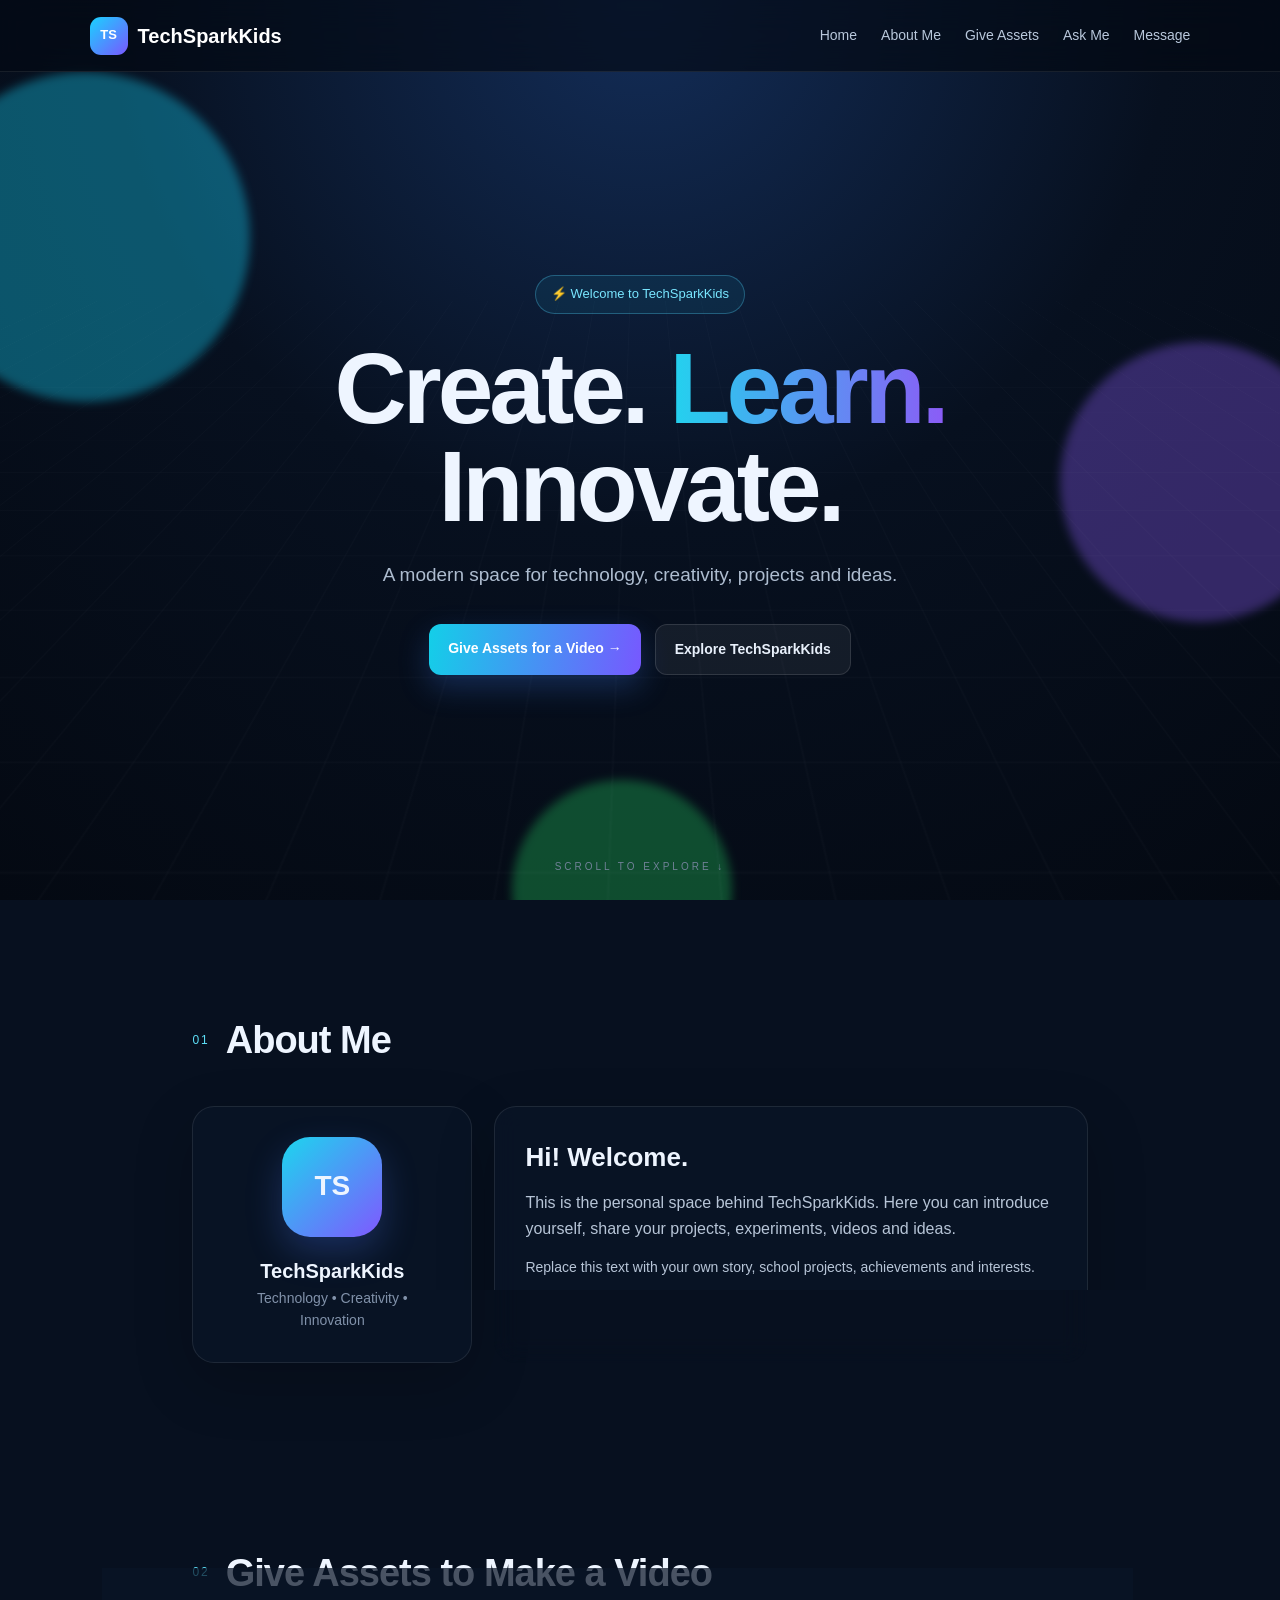
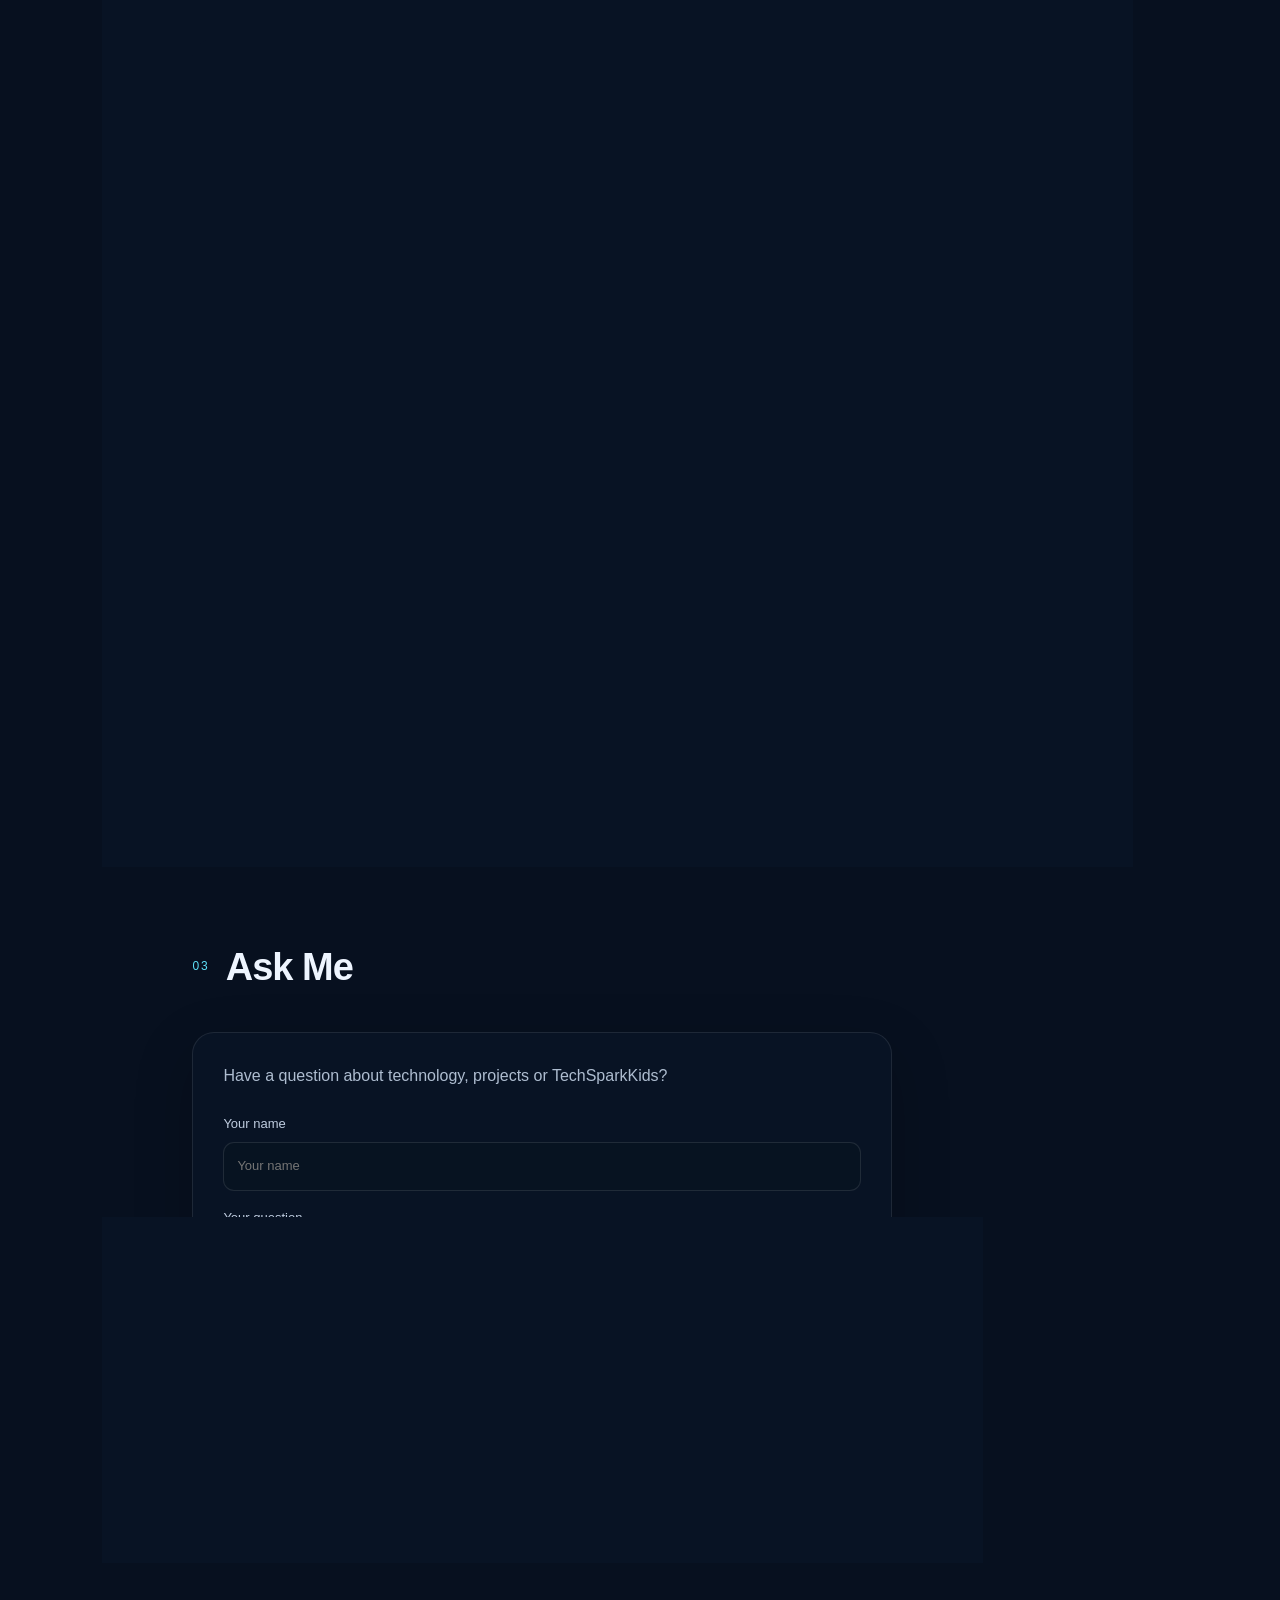
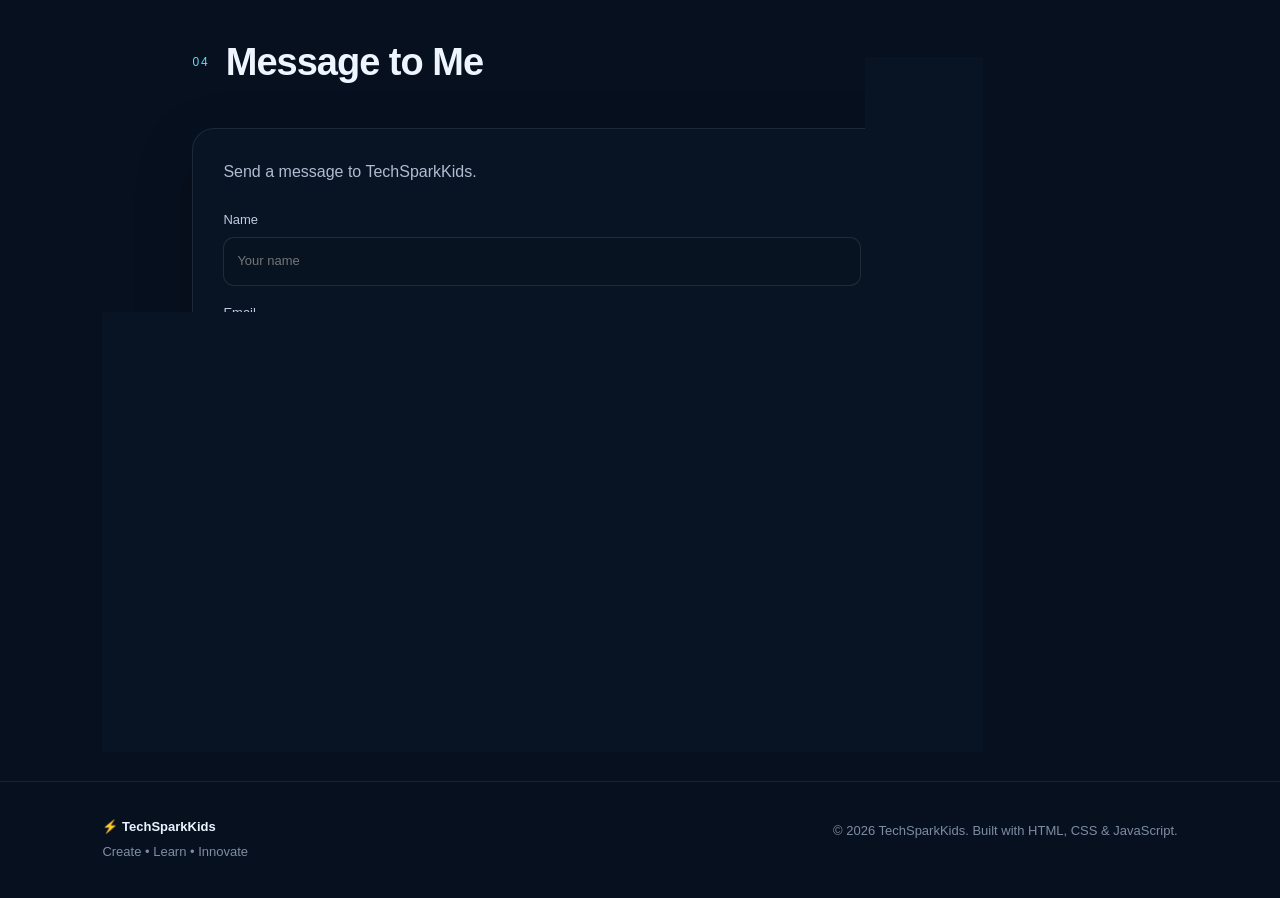
==== index.html @ 6a4390d7 "Add files via upload" ====
<!DOCTYPE html>
<html lang="en">
<head>
<meta charset="UTF-8">
<meta name="viewport" content="width=device-width, initial-scale=1.0">
<title>TechSparkKids | Create • Learn • Innovate</title>
<link rel="stylesheet" href="style.css">
</head>
<body>
<div class="background">
  <span class="orb orb1"></span><span class="orb orb2"></span><span class="orb orb3"></span>
  <div class="grid"></div>
</div>

<header class="topbar">
  <a class="logo" href="#home"><span>TS</span> TechSparkKids</a>
  <button class="menu" onclick="toggleMenu()">☰</button>
  <nav id="nav">
    <a href="#home">Home</a>
    <a href="#about">About Me</a>
    <a href="#assets">Give Assets</a>
    <a href="#ask">Ask Me</a>
    <a href="#message">Message</a>
  </nav>
</header>

<main id="home">
<section class="hero">
  <div class="hero-card">
    <div class="badge">⚡ Welcome to TechSparkKids</div>
    <h1>Create. <span>Learn.</span><br>Innovate.</h1>
    <p>A modern space for technology, creativity, projects and ideas.</p>
    <div class="hero-buttons">
      <a class="btn primary" href="#assets">Give Assets for a Video →</a>
      <a class="btn secondary" href="#about">Explore TechSparkKids</a>
    </div>
  </div>
  <div class="scroll">SCROLL TO EXPLORE ↓</div>
</section>

<section class="section" id="about">
  <div class="section-head"><span>01</span><h2>About Me</h2></div>
  <div class="about-grid">
    <div class="profile-card">
      <div class="avatar">TS</div>
      <h3>TechSparkKids</h3>
      <p class="muted">Technology • Creativity • Innovation</p>
    </div>
    <div class="glass">
      <h3>Hi! Welcome.</h3>
      <p>This is the personal space behind TechSparkKids. Here you can introduce yourself, share your projects, experiments, videos and ideas.</p>
      <p class="muted">Replace this text with your own story, school projects, achievements and interests.</p>
    </div>
  </div>
</section>

<section class="section" id="assets">
  <div class="section-head"><span>02</span><h2>Give Assets to Make a Video</h2></div>
  <div class="form-card">
    <p class="intro">Have photos, ideas or details for a video? Send them here.</p>
    <form id="assetForm">
      <div class="two">
        <label>Name<input required name="name" placeholder="Your name"></label>
        <label>Email<input required type="email" name="email" placeholder="you@example.com"></label>
      </div>
      <label>Video idea<textarea required name="idea" placeholder="Tell me what the video should be about..."></textarea></label>
      <label>Asset link <input name="link" placeholder="Google Drive / other share link"></label>
      <label>Extra details<textarea name="details" placeholder="Anything else I should know?"></textarea></label>
      <button class="btn primary" type="submit">Submit Video Request →</button>
      <p class="note">This first version opens your email app with the submission details. A free online form backend can be connected later for automatic storage.</p>
    </form>
  </div>
</section>

<section class="section" id="ask">
  <div class="section-head"><span>03</span><h2>Ask Me</h2></div>
  <div class="form-card compact">
    <p class="intro">Have a question about technology, projects or TechSparkKids?</p>
    <form id="askForm">
      <label>Your name<input required name="name" placeholder="Your name"></label>
      <label>Your question<textarea required name="question" placeholder="Type your question..."></textarea></label>
      <button class="btn primary" type="submit">Send Question →</button>
    </form>
  </div>
</section>

<section class="section" id="message">
  <div class="section-head"><span>04</span><h2>Message to Me</h2></div>
  <div class="form-card compact">
    <p class="intro">Send a message to TechSparkKids.</p>
    <form id="messageForm">
      <label>Name<input required name="name" placeholder="Your name"></label>
      <label>Email<input required type="email" name="email" placeholder="you@example.com"></label>
      <label>Message<textarea required name="message" placeholder="Write your message..."></textarea></label>
      <button class="btn primary" type="submit">Send Message →</button>
    </form>
  </div>
</section>
</main>

<footer>
  <div><strong>⚡ TechSparkKids</strong><p>Create • Learn • Innovate</p></div>
  <p>© 2026 TechSparkKids. Built with HTML, CSS & JavaScript.</p>
</footer>

<script src="script.js"></script>
</body>
</html>
---- style.css ----
*{box-sizing:border-box;margin:0;padding:0}
html{scroll-behavior:smooth}
body{font-family:Arial,Helvetica,sans-serif;background:#07101f;color:#eef5ff;line-height:1.6;overflow-x:hidden}
.background{position:fixed;inset:0;z-index:-2;overflow:hidden;background:radial-gradient(circle at 50% 0%,#132d58 0,#07101f 48%,#040912 100%)}
.grid{position:absolute;inset:-20%;opacity:.25;background-image:linear-gradient(rgba(255,255,255,.06) 1px,transparent 1px),linear-gradient(90deg,rgba(255,255,255,.06) 1px,transparent 1px);background-size:55px 55px;transform:perspective(600px) rotateX(55deg) translateY(18%);animation:gridmove 16s linear infinite}
@keyframes gridmove{to{transform:perspective(600px) rotateX(55deg) translateY(8%)}}
.orb{position:absolute;border-radius:50%;filter:blur(5px);opacity:.35;animation:float 8s ease-in-out infinite}
.orb1{width:330px;height:330px;background:#16d9ff;top:8%;left:-80px}.orb2{width:280px;height:280px;background:#8b5cf6;right:-60px;top:38%;animation-delay:1.5s}.orb3{width:220px;height:220px;background:#22c55e;left:40%;bottom:-100px;animation-delay:3s}
@keyframes float{50%{transform:translate(35px,-35px) scale(1.08)}}
.topbar{position:fixed;top:0;left:0;right:0;height:72px;padding:0 7%;display:flex;align-items:center;justify-content:space-between;background:rgba(4,10,20,.68);backdrop-filter:blur(16px);border-bottom:1px solid rgba(255,255,255,.08);z-index:10}
.logo{color:#fff;text-decoration:none;font-weight:800;font-size:20px;display:flex;gap:10px;align-items:center}.logo span{display:grid;place-items:center;width:38px;height:38px;border-radius:11px;background:linear-gradient(135deg,#19d3ff,#7957ff);font-size:13px}
nav{display:flex;gap:24px}nav a{color:#b9c8dc;text-decoration:none;font-size:14px}nav a:hover{color:#fff}.menu{display:none;background:none;border:0;color:#fff;font-size:25px}
.hero{min-height:100vh;display:grid;place-items:center;text-align:center;padding:120px 6% 70px;position:relative}.hero-card{max-width:850px}.badge{display:inline-block;border:1px solid rgba(87,215,255,.3);background:rgba(25,211,255,.08);padding:8px 15px;border-radius:30px;color:#79e6ff;font-size:13px;margin-bottom:25px}
h1{font-size:clamp(52px,9vw,100px);line-height:.98;letter-spacing:-4px;margin-bottom:25px}h1 span{background:linear-gradient(90deg,#22d3ee,#8b5cf6);color:transparent;background-clip:text}
.hero p{font-size:19px;color:#aebdd0;max-width:620px;margin:auto}.hero-buttons{display:flex;justify-content:center;gap:14px;flex-wrap:wrap;margin-top:34px}.btn{display:inline-block;border:0;border-radius:12px;padding:13px 19px;font-weight:700;text-decoration:none;cursor:pointer;font-size:14px}.primary{background:linear-gradient(100deg,#13cfe8,#7758ff);color:white;box-shadow:0 12px 30px rgba(65,130,255,.25)}.secondary{background:rgba(255,255,255,.06);color:#e8f0fb;border:1px solid rgba(255,255,255,.12)}.scroll{position:absolute;bottom:25px;color:#718198;font-size:10px;letter-spacing:3px}
.section{padding:110px 8% 70px;max-width:1100px;margin:auto}.section-head{display:flex;align-items:center;gap:16px;margin-bottom:35px}.section-head span{color:#5ddff7;font-size:12px;letter-spacing:2px}.section h2{font-size:38px;letter-spacing:-1px}
.about-grid{display:grid;grid-template-columns:280px 1fr;gap:22px}.profile-card,.glass,.form-card{background:rgba(10,21,39,.72);border:1px solid rgba(255,255,255,.09);border-radius:22px;padding:30px;box-shadow:0 20px 60px rgba(0,0,0,.2);backdrop-filter:blur(12px)}.profile-card{text-align:center}.avatar{width:100px;height:100px;margin:0 auto 18px;border-radius:28px;display:grid;place-items:center;font-weight:900;font-size:28px;background:linear-gradient(135deg,#1cd6ee,#8058ff);box-shadow:0 15px 35px rgba(75,125,255,.25)}.profile-card h3{font-size:20px}.muted,.note{color:#8192aa;font-size:14px}.glass h3{font-size:26px;margin-bottom:12px}.glass p{color:#b7c5d7;margin-bottom:14px}
.form-card{max-width:850px}.intro{color:#aebdd0;margin-bottom:25px}.two{display:grid;grid-template-columns:1fr 1fr;gap:16px}label{display:block;color:#bfcde0;font-size:13px;margin-bottom:17px}input,textarea{width:100%;margin-top:7px;border:1px solid rgba(255,255,255,.1);background:#071321;color:#eef5ff;border-radius:11px;padding:13px;outline:none;font:inherit}textarea{min-height:120px;resize:vertical}input:focus,textarea:focus{border-color:#4bdcf5}.compact{max-width:700px}.note{margin-top:14px;font-size:12px}
footer{margin-top:70px;padding:35px 8%;border-top:1px solid rgba(255,255,255,.08);display:flex;justify-content:space-between;gap:20px;flex-wrap:wrap;color:#7e8da3;font-size:13px}footer strong{color:#eaf4ff}footer p{margin-top:4px}
@media(max-width:700px){.topbar{padding:0 5%}nav{display:none;position:absolute;top:72px;left:0;right:0;padding:20px;background:rgba(4,10,20,.96);flex-direction:column;gap:16px}nav.open{display:flex}.menu{display:block}.hero{padding-left:5%;padding-right:5%}h1{font-size:55px;letter-spacing:-2px}.hero p{font-size:16px}.section{padding:85px 5% 50px}.section h2{font-size:30px}.about-grid,.two{grid-template-columns:1fr}.profile-card{max-width:none}}
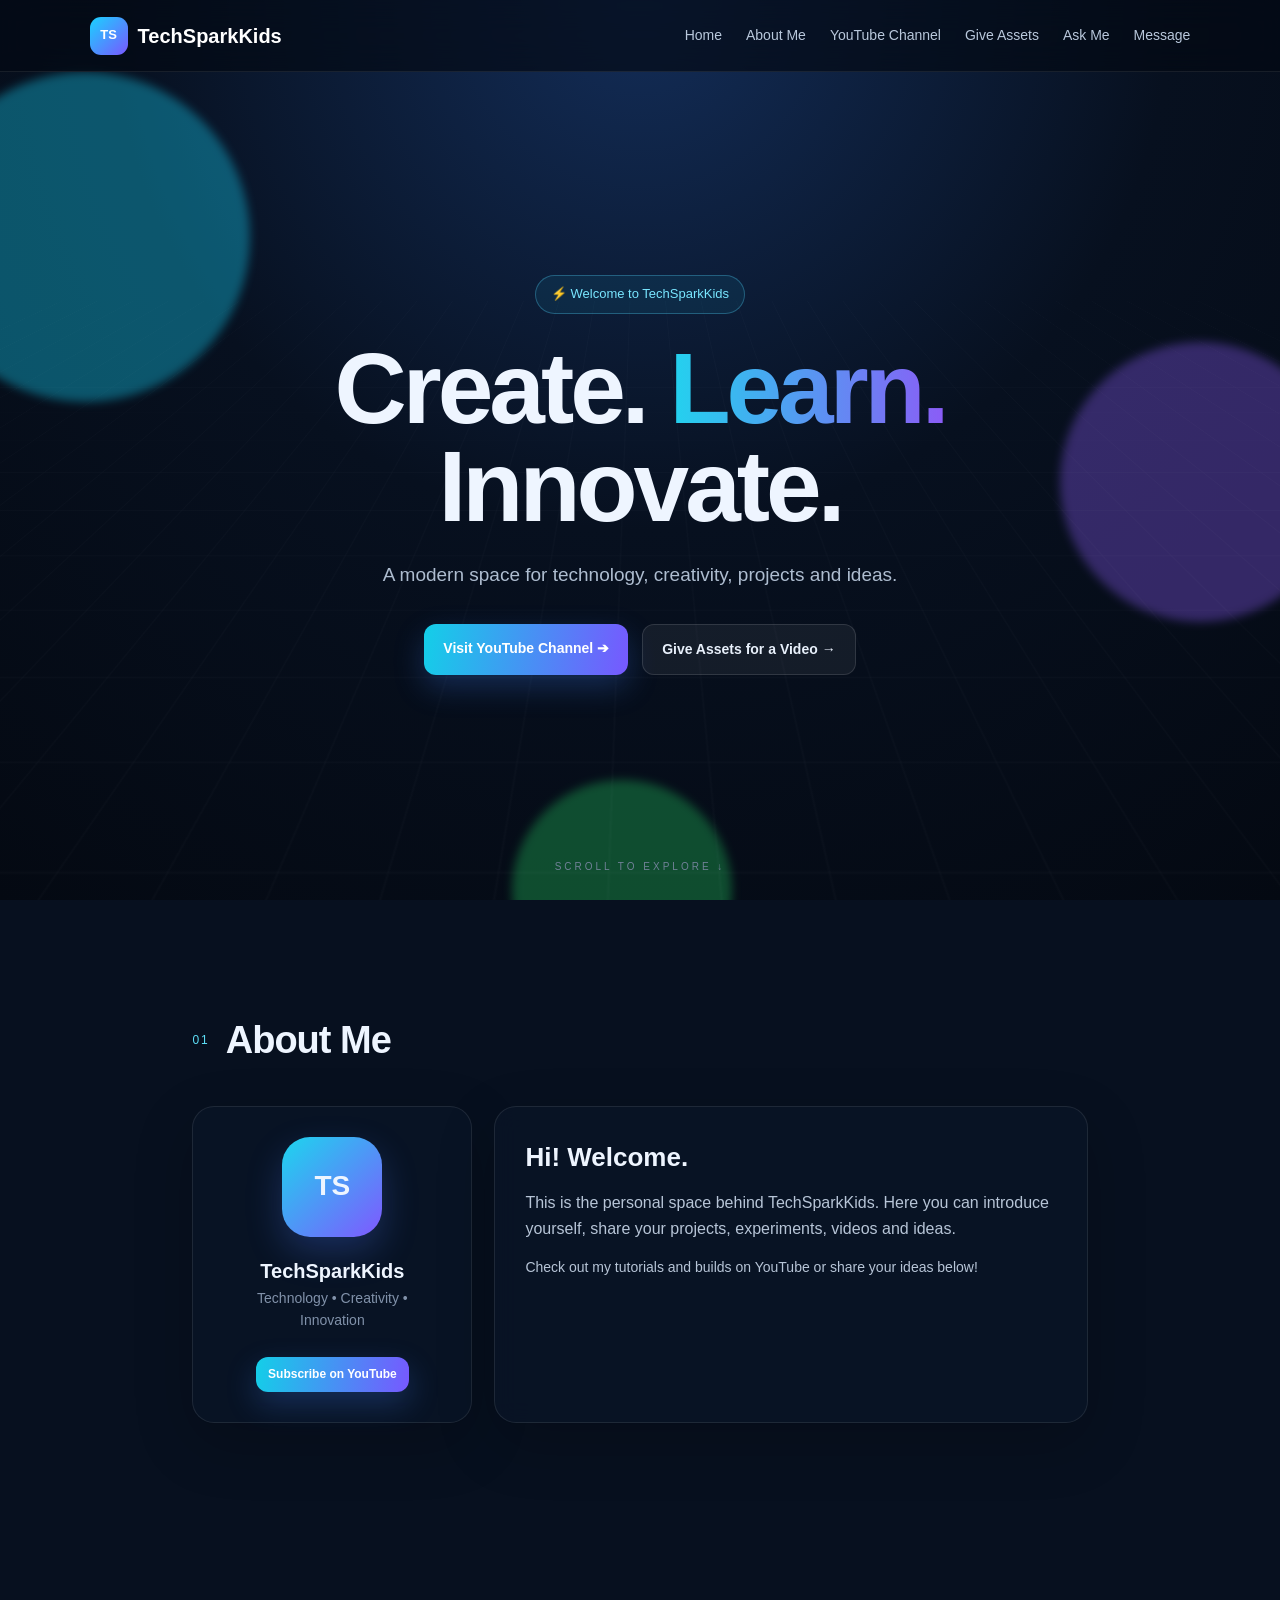
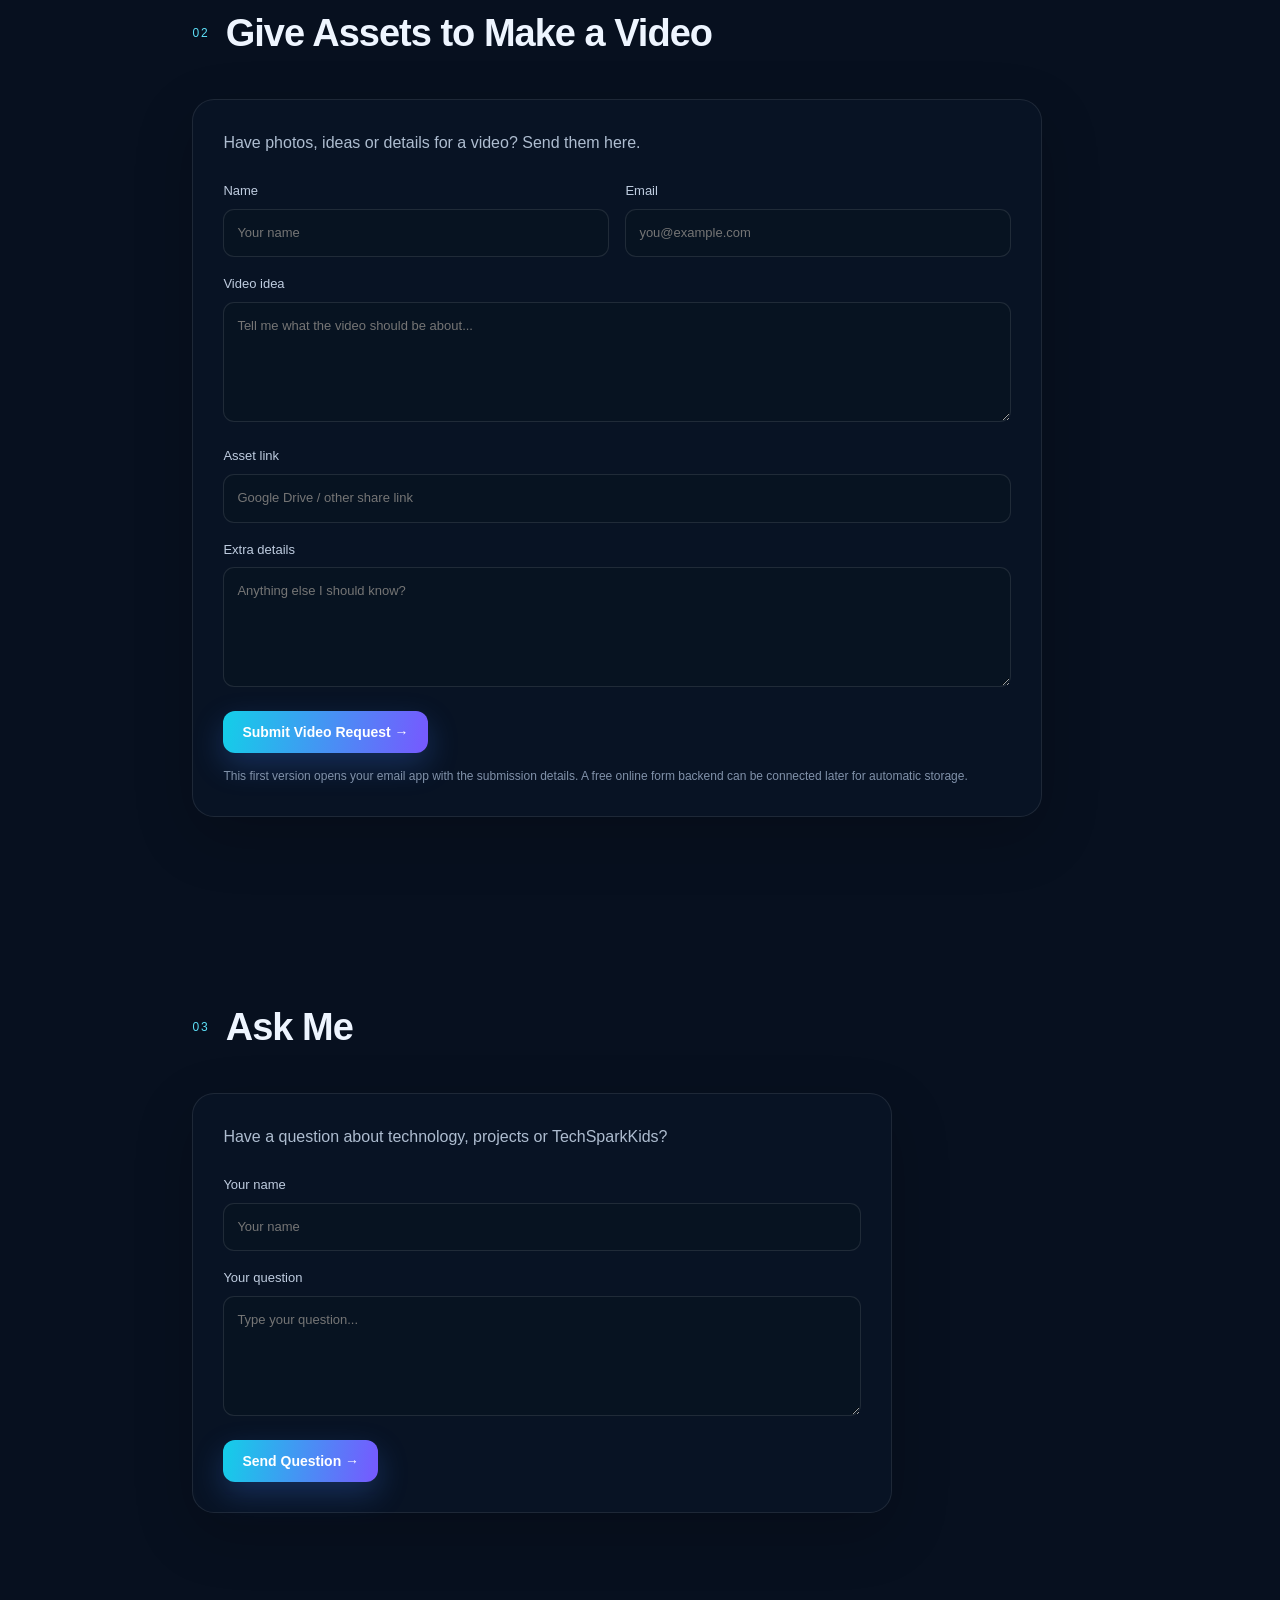
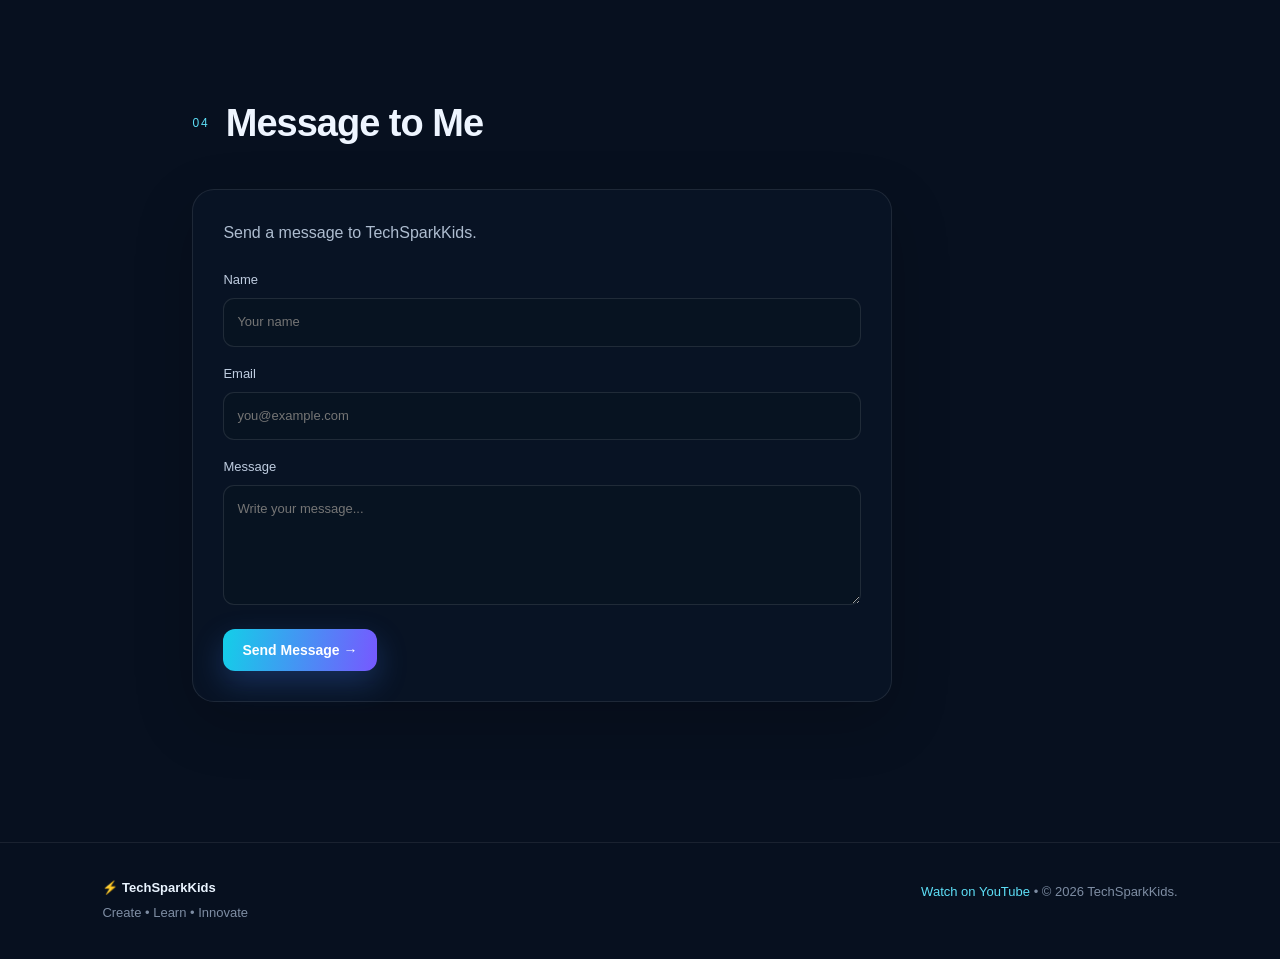
==== commit 464f7b83: "Update index.html" ====
--- a/index.html
+++ b/index.html
@@ -18,6 +18,7 @@
   <nav id="nav">
     <a href="#home">Home</a>
     <a href="#about">About Me</a>
+    <a href="https://www.youtube.com/@TechSparkKids" target="_blank" rel="noopener noreferrer">YouTube Channel</a>
     <a href="#assets">Give Assets</a>
     <a href="#ask">Ask Me</a>
     <a href="#message">Message</a>
@@ -31,8 +32,8 @@
     <h1>Create. <span>Learn.</span><br>Innovate.</h1>
     <p>A modern space for technology, creativity, projects and ideas.</p>
     <div class="hero-buttons">
-      <a class="btn primary" href="#assets">Give Assets for a Video →</a>
-      <a class="btn secondary" href="#about">Explore TechSparkKids</a>
+      <a class="btn primary" href="https://www.youtube.com/@TechSparkKids" target="_blank" rel="noopener noreferrer">Visit YouTube Channel ➔</a>
+      <a class="btn secondary" href="#assets">Give Assets for a Video →</a>
     </div>
   </div>
   <div class="scroll">SCROLL TO EXPLORE ↓</div>
@@ -45,11 +46,13 @@
       <div class="avatar">TS</div>
       <h3>TechSparkKids</h3>
       <p class="muted">Technology • Creativity • Innovation</p>
+      <br>
+      <a class="btn primary" href="https://www.youtube.com/@TechSparkKids" target="_blank" rel="noopener noreferrer" style="font-size: 12px; padding: 8px 12px;">Subscribe on YouTube</a>
     </div>
     <div class="glass">
       <h3>Hi! Welcome.</h3>
       <p>This is the personal space behind TechSparkKids. Here you can introduce yourself, share your projects, experiments, videos and ideas.</p>
-      <p class="muted">Replace this text with your own story, school projects, achievements and interests.</p>
+      <p class="muted">Check out my tutorials and builds on YouTube or share your ideas below!</p>
     </div>
   </div>
 </section>
@@ -99,10 +102,16 @@
 </main>
 
 <footer>
-  <div><strong>⚡ TechSparkKids</strong><p>Create • Learn • Innovate</p></div>
-  <p>© 2026 TechSparkKids. Built with HTML, CSS & JavaScript.</p>
+  <div>
+    <strong>⚡ TechSparkKids</strong>
+    <p>Create • Learn • Innovate</p>
+  </div>
+  <p>
+    <a href="https://www.youtube.com/@TechSparkKids" target="_blank" rel="noopener noreferrer" style="color: #5ddff7; text-decoration: none;">Watch on YouTube</a> • 
+    © 2026 TechSparkKids.
+  </p>
 </footer>
 
 <script src="script.js"></script>
 </body>
-</html>+</html>
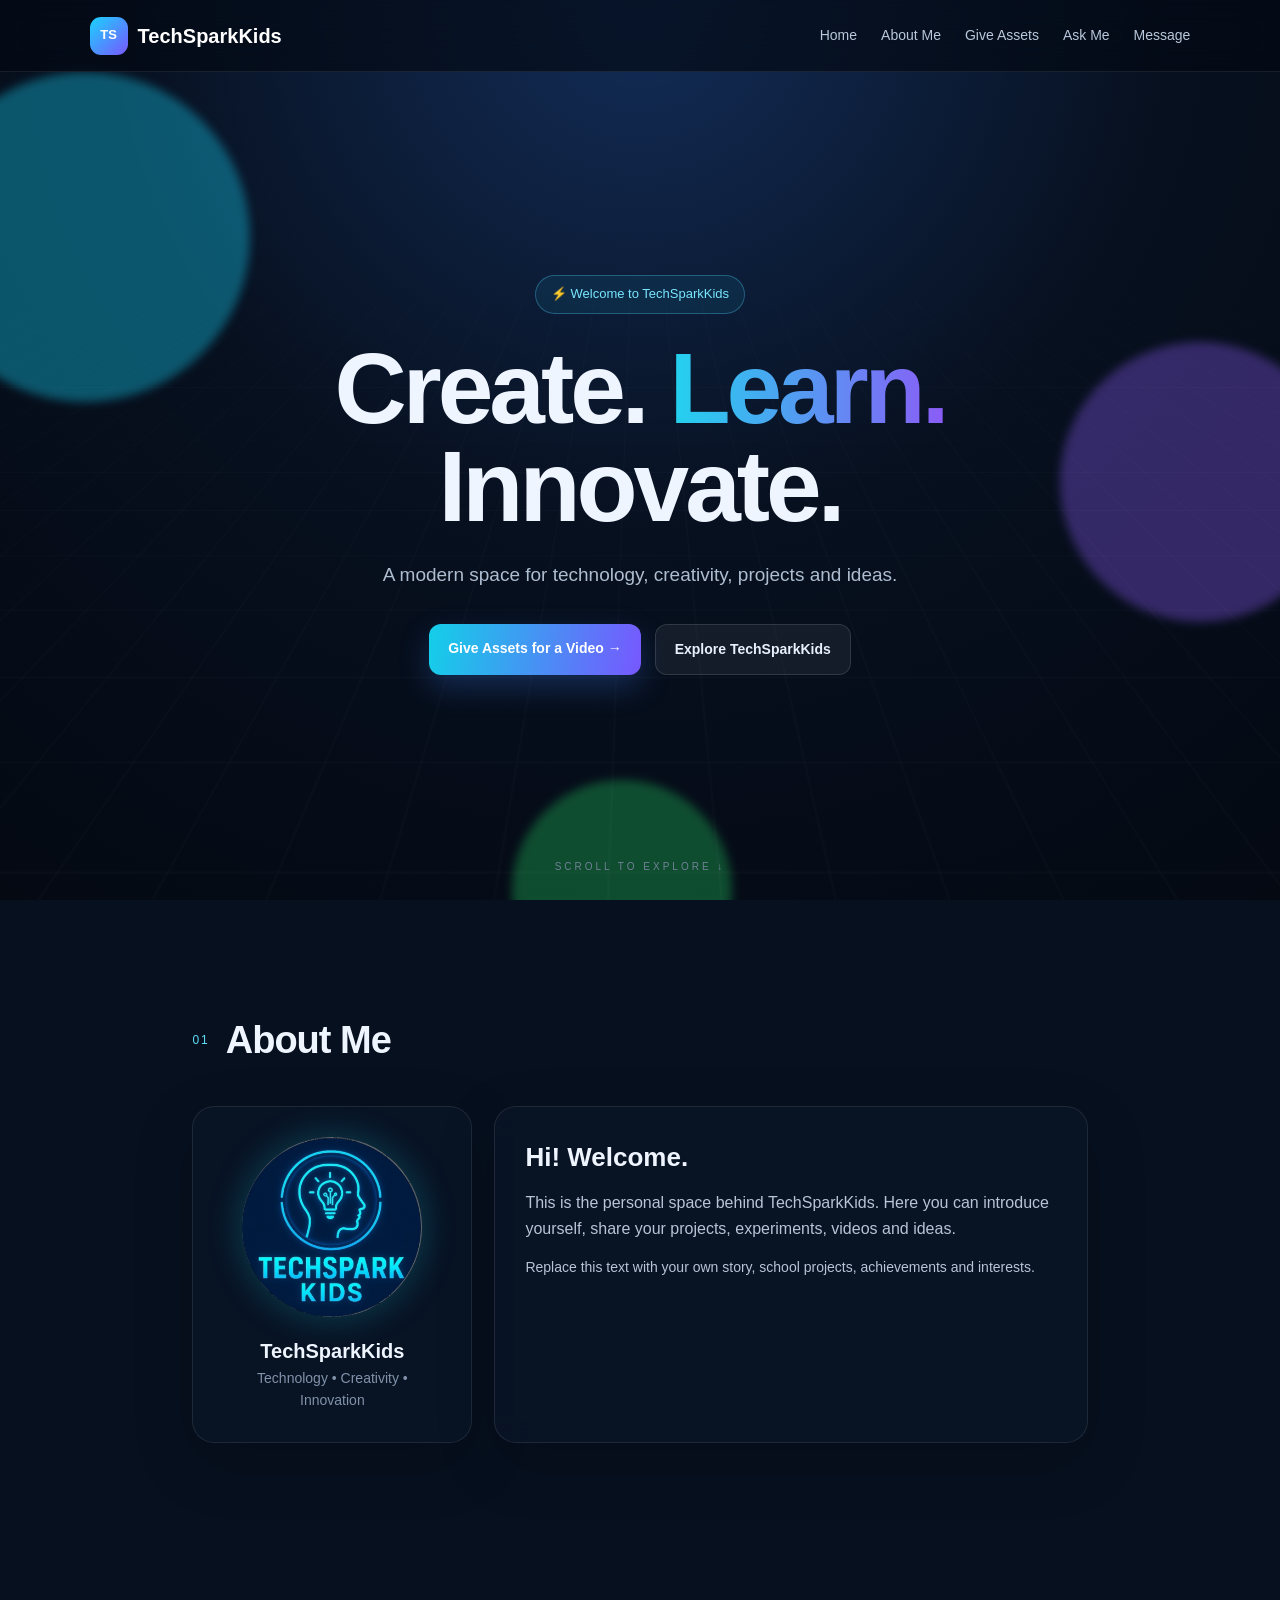
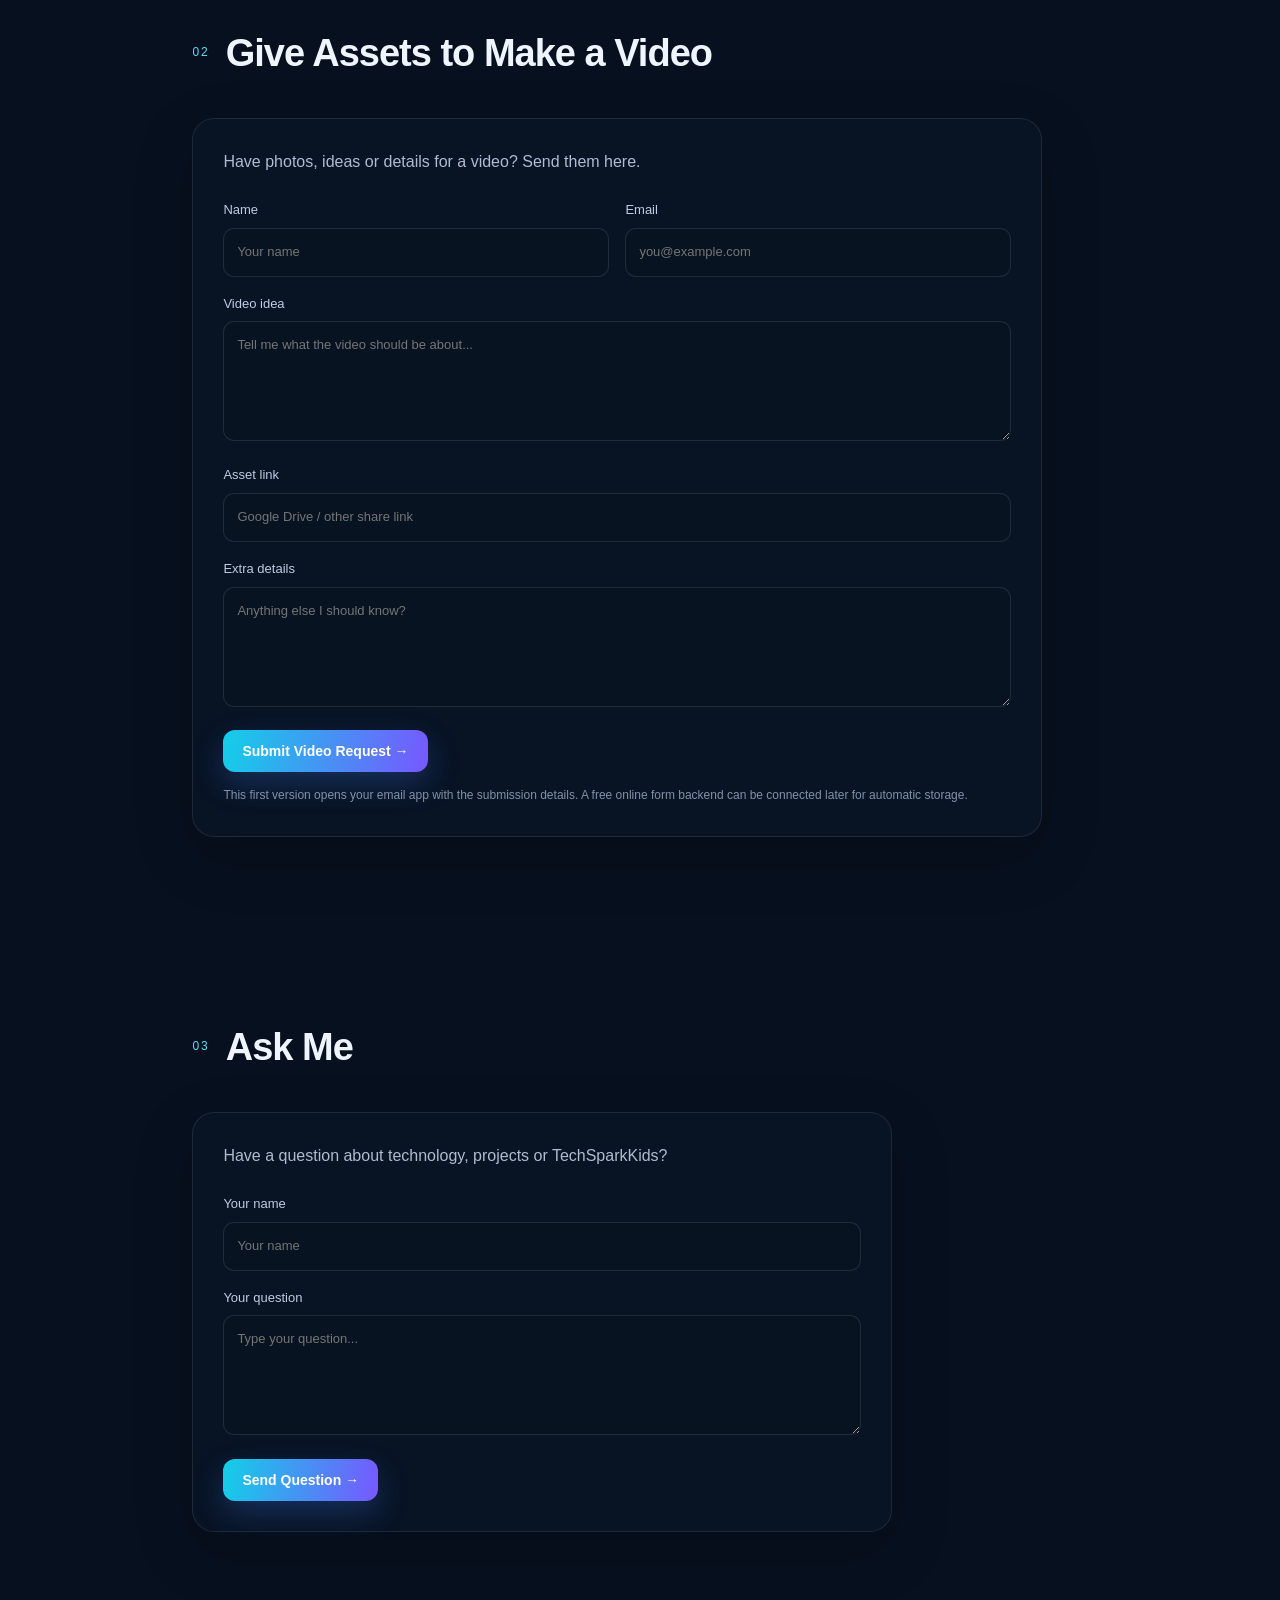
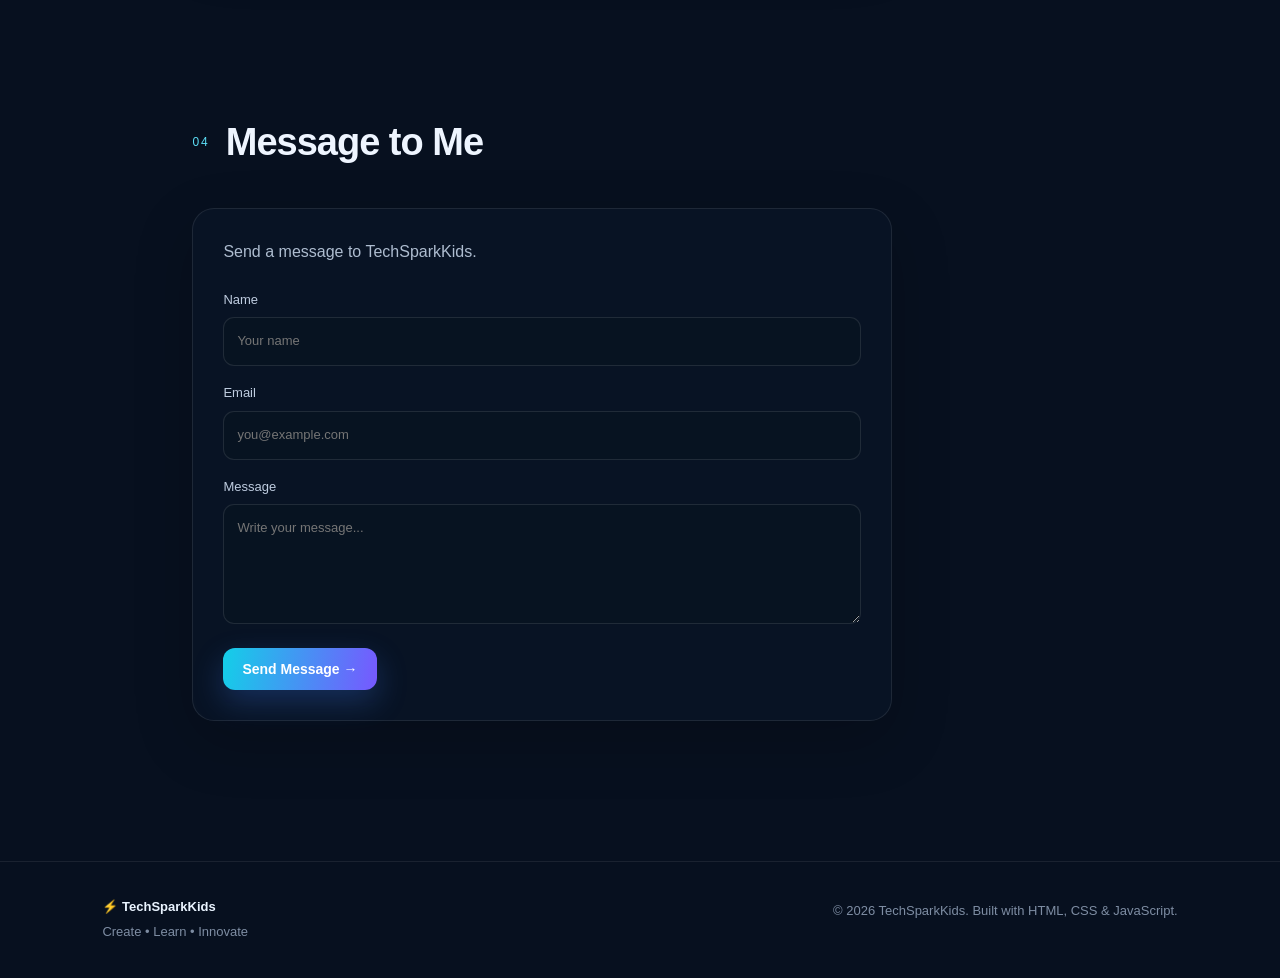
==== commit 6b632af4: "Add files via upload" ====
--- a/index.html
+++ b/index.html
@@ -18,7 +18,6 @@
   <nav id="nav">
     <a href="#home">Home</a>
     <a href="#about">About Me</a>
-    <a href="https://www.youtube.com/@TechSparkKids" target="_blank" rel="noopener noreferrer">YouTube Channel</a>
     <a href="#assets">Give Assets</a>
     <a href="#ask">Ask Me</a>
     <a href="#message">Message</a>
@@ -32,8 +31,8 @@
     <h1>Create. <span>Learn.</span><br>Innovate.</h1>
     <p>A modern space for technology, creativity, projects and ideas.</p>
     <div class="hero-buttons">
-      <a class="btn primary" href="https://www.youtube.com/@TechSparkKids" target="_blank" rel="noopener noreferrer">Visit YouTube Channel ➔</a>
-      <a class="btn secondary" href="#assets">Give Assets for a Video →</a>
+      <a class="btn primary" href="#assets">Give Assets for a Video →</a>
+      <a class="btn secondary" href="#about">Explore TechSparkKids</a>
     </div>
   </div>
   <div class="scroll">SCROLL TO EXPLORE ↓</div>
@@ -43,16 +42,14 @@
   <div class="section-head"><span>01</span><h2>About Me</h2></div>
   <div class="about-grid">
     <div class="profile-card">
-      <div class="avatar">TS</div>
+      <div class="avatar"><img src="profile.jpg" alt="TechSparkKids profile logo"></div>
       <h3>TechSparkKids</h3>
       <p class="muted">Technology • Creativity • Innovation</p>
-      <br>
-      <a class="btn primary" href="https://www.youtube.com/@TechSparkKids" target="_blank" rel="noopener noreferrer" style="font-size: 12px; padding: 8px 12px;">Subscribe on YouTube</a>
     </div>
     <div class="glass">
       <h3>Hi! Welcome.</h3>
       <p>This is the personal space behind TechSparkKids. Here you can introduce yourself, share your projects, experiments, videos and ideas.</p>
-      <p class="muted">Check out my tutorials and builds on YouTube or share your ideas below!</p>
+      <p class="muted">Replace this text with your own story, school projects, achievements and interests.</p>
     </div>
   </div>
 </section>
@@ -102,16 +99,10 @@
 </main>
 
 <footer>
-  <div>
-    <strong>⚡ TechSparkKids</strong>
-    <p>Create • Learn • Innovate</p>
-  </div>
-  <p>
-    <a href="https://www.youtube.com/@TechSparkKids" target="_blank" rel="noopener noreferrer" style="color: #5ddff7; text-decoration: none;">Watch on YouTube</a> • 
-    © 2026 TechSparkKids.
-  </p>
+  <div><strong>⚡ TechSparkKids</strong><p>Create • Learn • Innovate</p></div>
+  <p>© 2026 TechSparkKids. Built with HTML, CSS & JavaScript.</p>
 </footer>
 
 <script src="script.js"></script>
 </body>
-</html>
+</html>
--- a/style.css
+++ b/style.css
@@ -18,3 +18,6 @@
 .form-card{max-width:850px}.intro{color:#aebdd0;margin-bottom:25px}.two{display:grid;grid-template-columns:1fr 1fr;gap:16px}label{display:block;color:#bfcde0;font-size:13px;margin-bottom:17px}input,textarea{width:100%;margin-top:7px;border:1px solid rgba(255,255,255,.1);background:#071321;color:#eef5ff;border-radius:11px;padding:13px;outline:none;font:inherit}textarea{min-height:120px;resize:vertical}input:focus,textarea:focus{border-color:#4bdcf5}.compact{max-width:700px}.note{margin-top:14px;font-size:12px}
 footer{margin-top:70px;padding:35px 8%;border-top:1px solid rgba(255,255,255,.08);display:flex;justify-content:space-between;gap:20px;flex-wrap:wrap;color:#7e8da3;font-size:13px}footer strong{color:#eaf4ff}footer p{margin-top:4px}
 @media(max-width:700px){.topbar{padding:0 5%}nav{display:none;position:absolute;top:72px;left:0;right:0;padding:20px;background:rgba(4,10,20,.96);flex-direction:column;gap:16px}nav.open{display:flex}.menu{display:block}.hero{padding-left:5%;padding-right:5%}h1{font-size:55px;letter-spacing:-2px}.hero p{font-size:16px}.section{padding:85px 5% 50px}.section h2{font-size:30px}.about-grid,.two{grid-template-columns:1fr}.profile-card{max-width:none}}
+
+.profile-card .avatar{width:180px;height:180px;border-radius:50%;overflow:hidden;margin:0 auto 18px;display:flex;align-items:center;justify-content:center;background:#071a32;box-shadow:0 0 35px rgba(19,207,232,.25)}
+.profile-card .avatar img{width:100%;height:100%;object-fit:cover;display:block}
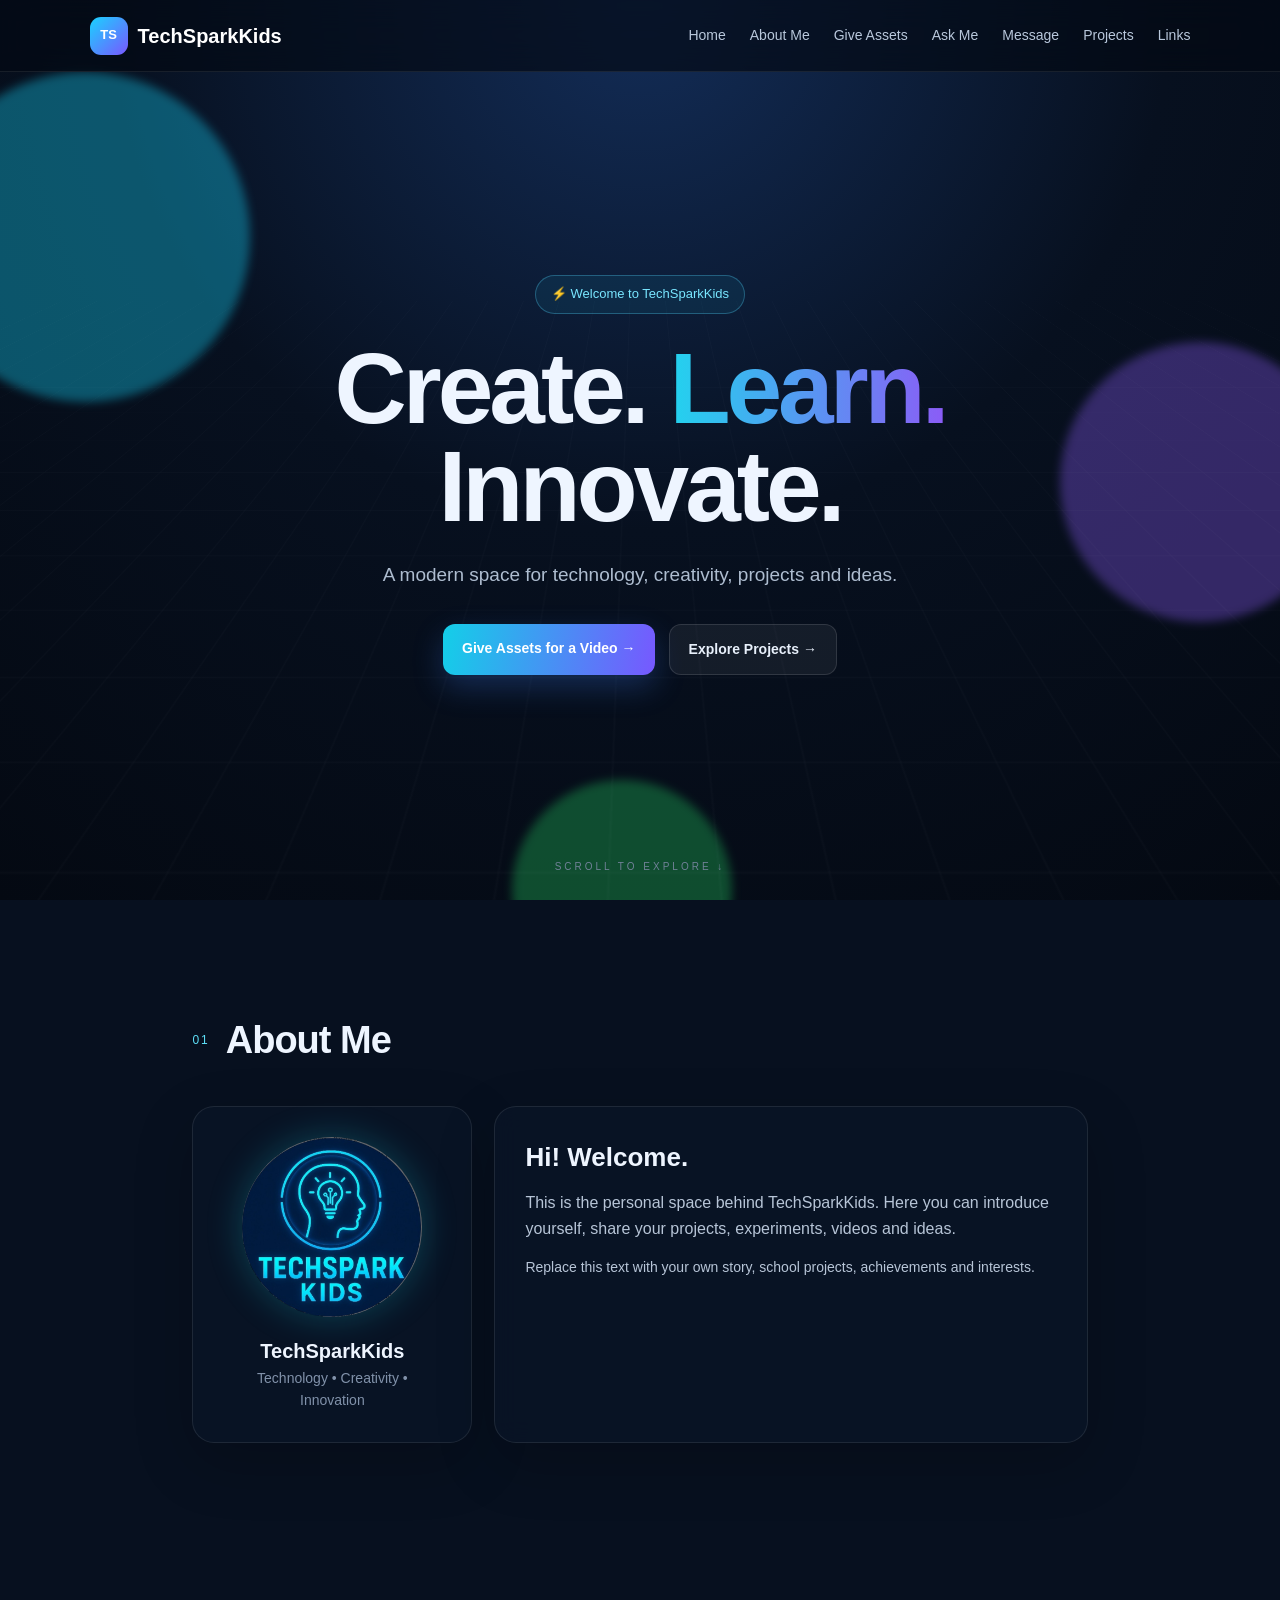
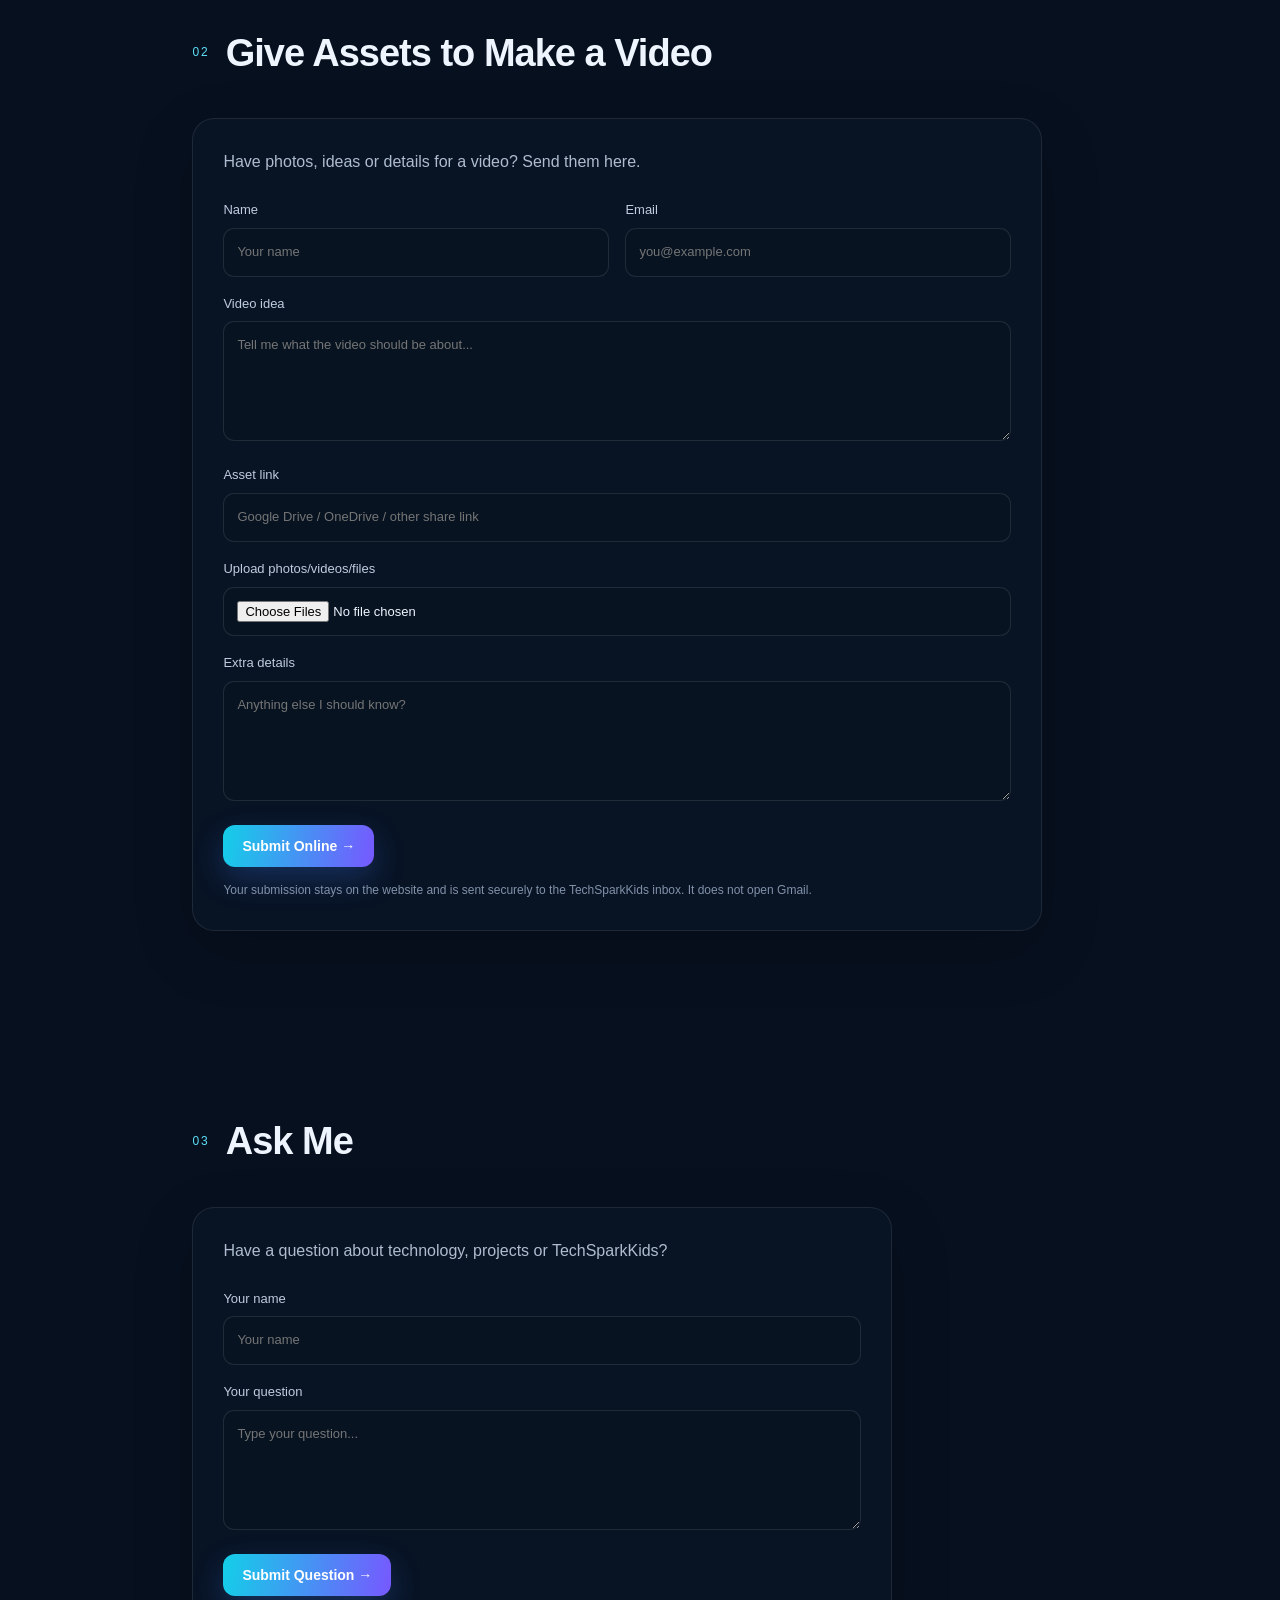
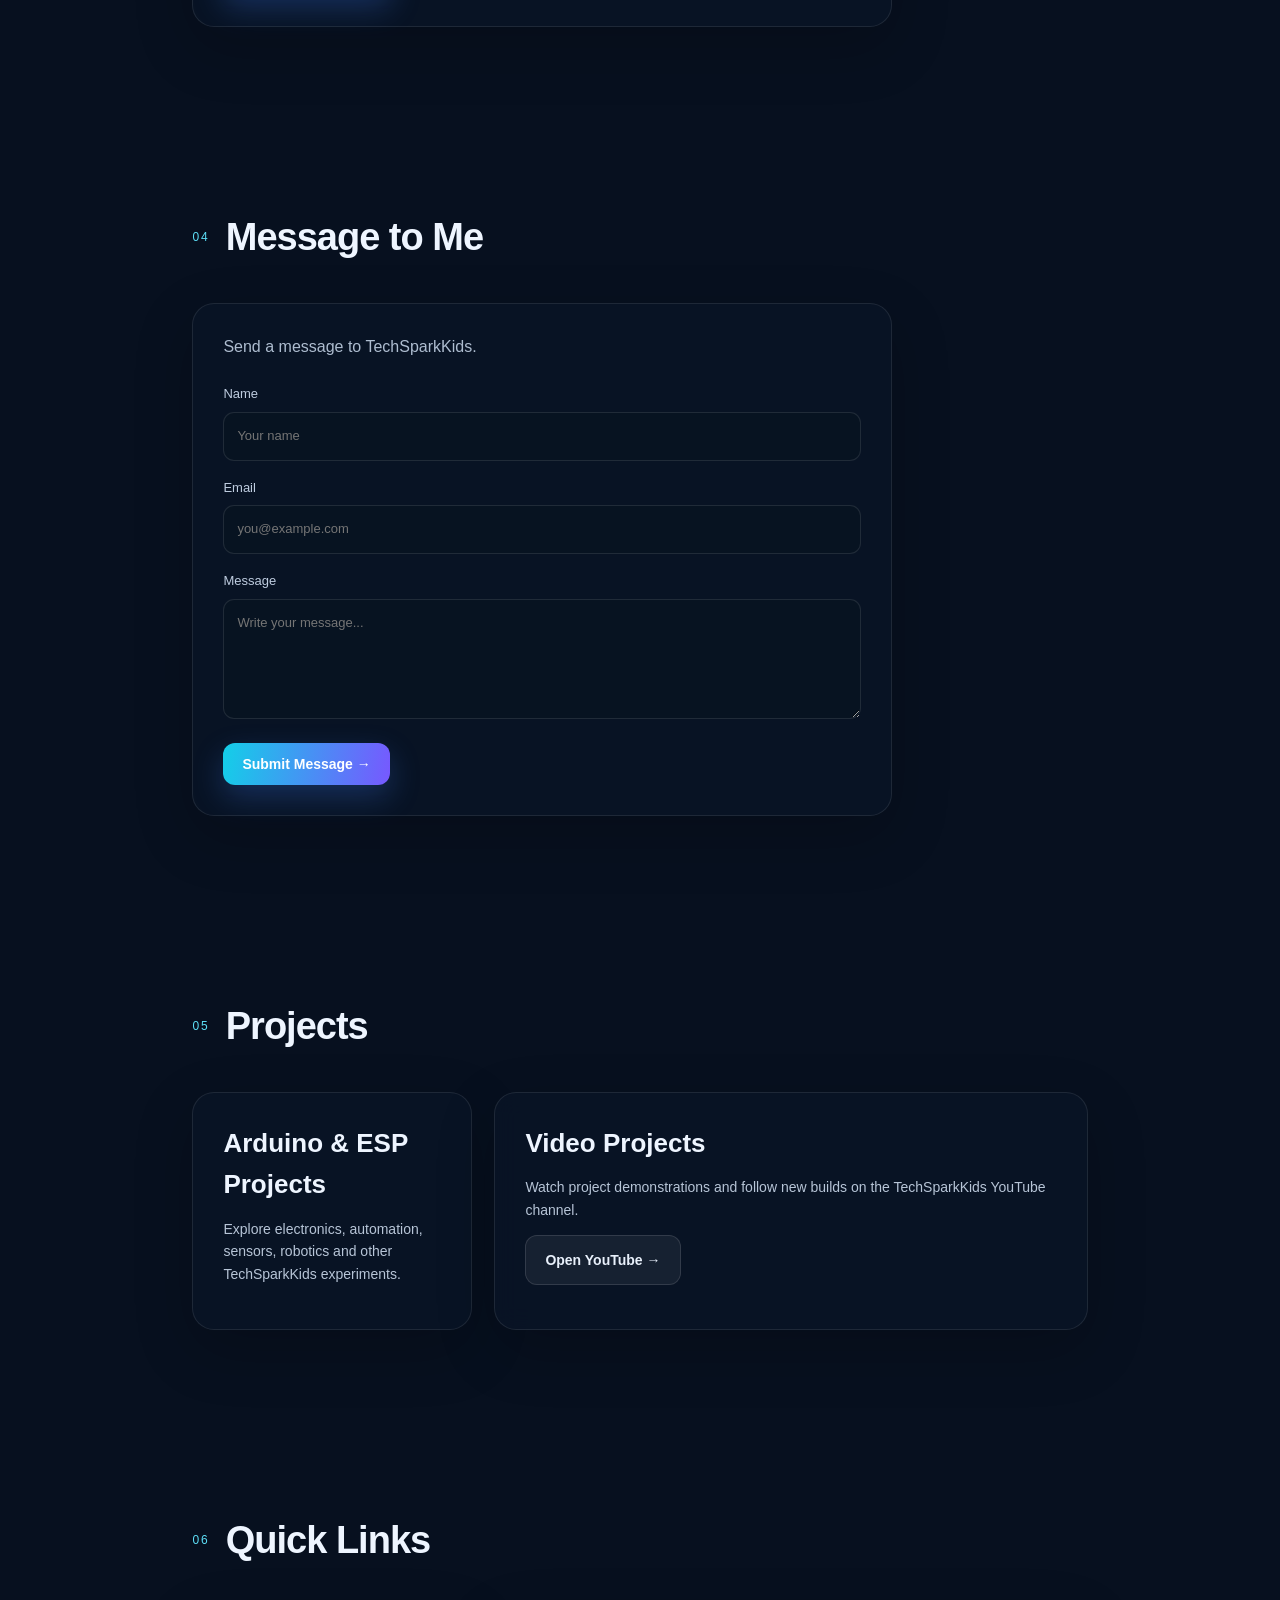
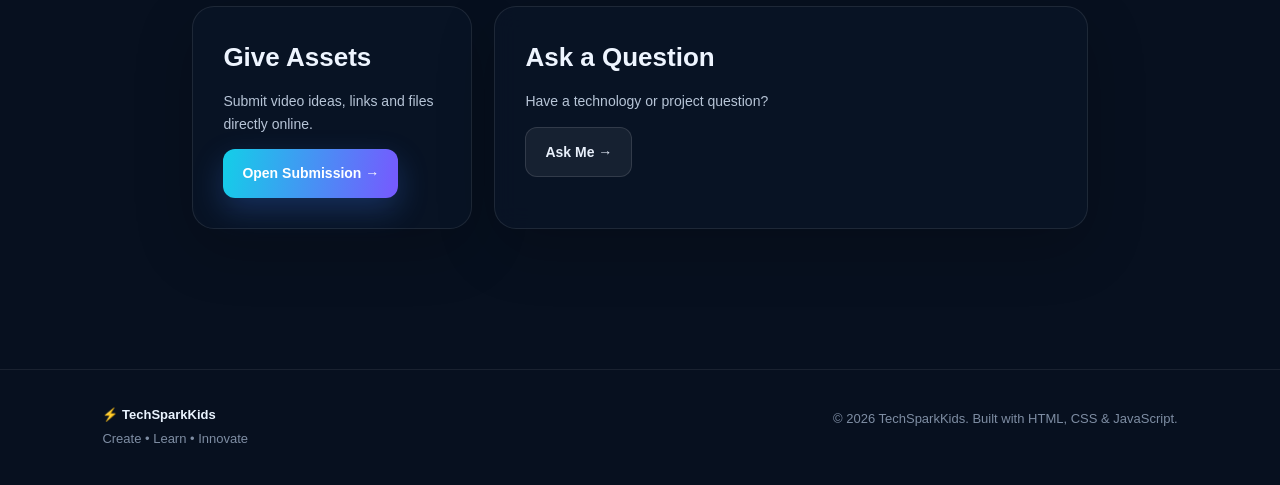
==== commit 721548bd: "Add files via upload" ====
--- a/index.html
+++ b/index.html
@@ -20,7 +20,7 @@
     <a href="#about">About Me</a>
     <a href="#assets">Give Assets</a>
     <a href="#ask">Ask Me</a>
-    <a href="#message">Message</a>
+    <a href="#message">Message</a><a href="#projects">Projects</a><a href="#links">Links</a>
   </nav>
 </header>
 
@@ -32,7 +32,7 @@
     <p>A modern space for technology, creativity, projects and ideas.</p>
     <div class="hero-buttons">
       <a class="btn primary" href="#assets">Give Assets for a Video →</a>
-      <a class="btn secondary" href="#about">Explore TechSparkKids</a>
+      <a class="btn secondary" href="#projects">Explore Projects →</a>
     </div>
   </div>
   <div class="scroll">SCROLL TO EXPLORE ↓</div>
@@ -58,16 +58,20 @@
   <div class="section-head"><span>02</span><h2>Give Assets to Make a Video</h2></div>
   <div class="form-card">
     <p class="intro">Have photos, ideas or details for a video? Send them here.</p>
-    <form id="assetForm">
+    <form id="assetForm" action="https://formsubmit.co/suryakrishnac.j@gmail.com" method="POST" enctype="multipart/form-data">
+      <input type="hidden" name="_subject" value="TechSparkKids - Video Asset Submission">
+      <input type="hidden" name="_captcha" value="true">
+      <input type="hidden" name="_next" value="https://suryakrishnacj-web.github.io/suryakrishnacj-USERNAME.github.io/thanks.html">
       <div class="two">
         <label>Name<input required name="name" placeholder="Your name"></label>
         <label>Email<input required type="email" name="email" placeholder="you@example.com"></label>
       </div>
       <label>Video idea<textarea required name="idea" placeholder="Tell me what the video should be about..."></textarea></label>
-      <label>Asset link <input name="link" placeholder="Google Drive / other share link"></label>
+      <label>Asset link <input name="link" placeholder="Google Drive / OneDrive / other share link"></label>
+      <label>Upload photos/videos/files <input type="file" name="attachment" multiple accept="image/*,video/*,.pdf,.doc,.docx"></label>
       <label>Extra details<textarea name="details" placeholder="Anything else I should know?"></textarea></label>
-      <button class="btn primary" type="submit">Submit Video Request →</button>
-      <p class="note">This first version opens your email app with the submission details. A free online form backend can be connected later for automatic storage.</p>
+      <button class="btn primary" type="submit">Submit Online →</button>
+      <p class="note">Your submission stays on the website and is sent securely to the TechSparkKids inbox. It does not open Gmail.</p>
     </form>
   </div>
 </section>
@@ -76,10 +80,13 @@
   <div class="section-head"><span>03</span><h2>Ask Me</h2></div>
   <div class="form-card compact">
     <p class="intro">Have a question about technology, projects or TechSparkKids?</p>
-    <form id="askForm">
+    <form id="askForm" action="https://formsubmit.co/suryakrishnac.j@gmail.com" method="POST">
       <label>Your name<input required name="name" placeholder="Your name"></label>
       <label>Your question<textarea required name="question" placeholder="Type your question..."></textarea></label>
-      <button class="btn primary" type="submit">Send Question →</button>
+      <input type="hidden" name="_subject" value="TechSparkKids - Ask Me">
+      <input type="hidden" name="_captcha" value="true">
+      <input type="hidden" name="_next" value="https://suryakrishnacj-web.github.io/suryakrishnacj-USERNAME.github.io/thanks.html">
+      <button class="btn primary" type="submit">Submit Question →</button>
     </form>
   </div>
 </section>
@@ -88,12 +95,41 @@
   <div class="section-head"><span>04</span><h2>Message to Me</h2></div>
   <div class="form-card compact">
     <p class="intro">Send a message to TechSparkKids.</p>
-    <form id="messageForm">
+    <form id="messageForm" action="https://formsubmit.co/suryakrishnac.j@gmail.com" method="POST">
+      <input type="hidden" name="_subject" value="TechSparkKids - Message">
+      <input type="hidden" name="_captcha" value="true">
+      <input type="hidden" name="_next" value="https://suryakrishnacj-web.github.io/suryakrishnacj-USERNAME.github.io/thanks.html">
       <label>Name<input required name="name" placeholder="Your name"></label>
       <label>Email<input required type="email" name="email" placeholder="you@example.com"></label>
       <label>Message<textarea required name="message" placeholder="Write your message..."></textarea></label>
-      <button class="btn primary" type="submit">Send Message →</button>
+      <button class="btn primary" type="submit">Submit Message →</button>
     </form>
+  </div>
+</section>
+
+<section class="section" id="projects">
+  <div class="section-head"><span>05</span><h2>Projects</h2></div>
+  <div class="about-grid">
+    <div class="glass"><h3>Arduino & ESP Projects</h3><p class="muted">Explore electronics, automation, sensors, robotics and other TechSparkKids experiments.</p></div>
+    <div class="glass"><h3>Video Projects</h3><p class="muted">Watch project demonstrations and follow new builds on the TechSparkKids YouTube channel.</p>
+      <a class="btn secondary" href="https://www.youtube.com/@TechSparkKids" target="_blank" rel="noopener">Open YouTube →</a>
+    </div>
+  </div>
+</section>
+
+<section class="section" id="links">
+  <div class="section-head"><span>06</span><h2>Quick Links</h2></div>
+  <div class="about-grid">
+    <div class="glass">
+      <h3>Give Assets</h3>
+      <p class="muted">Submit video ideas, links and files directly online.</p>
+      <a class="btn primary" href="#assets">Open Submission →</a>
+    </div>
+    <div class="glass">
+      <h3>Ask a Question</h3>
+      <p class="muted">Have a technology or project question?</p>
+      <a class="btn secondary" href="#ask">Ask Me →</a>
+    </div>
   </div>
 </section>
 </main>
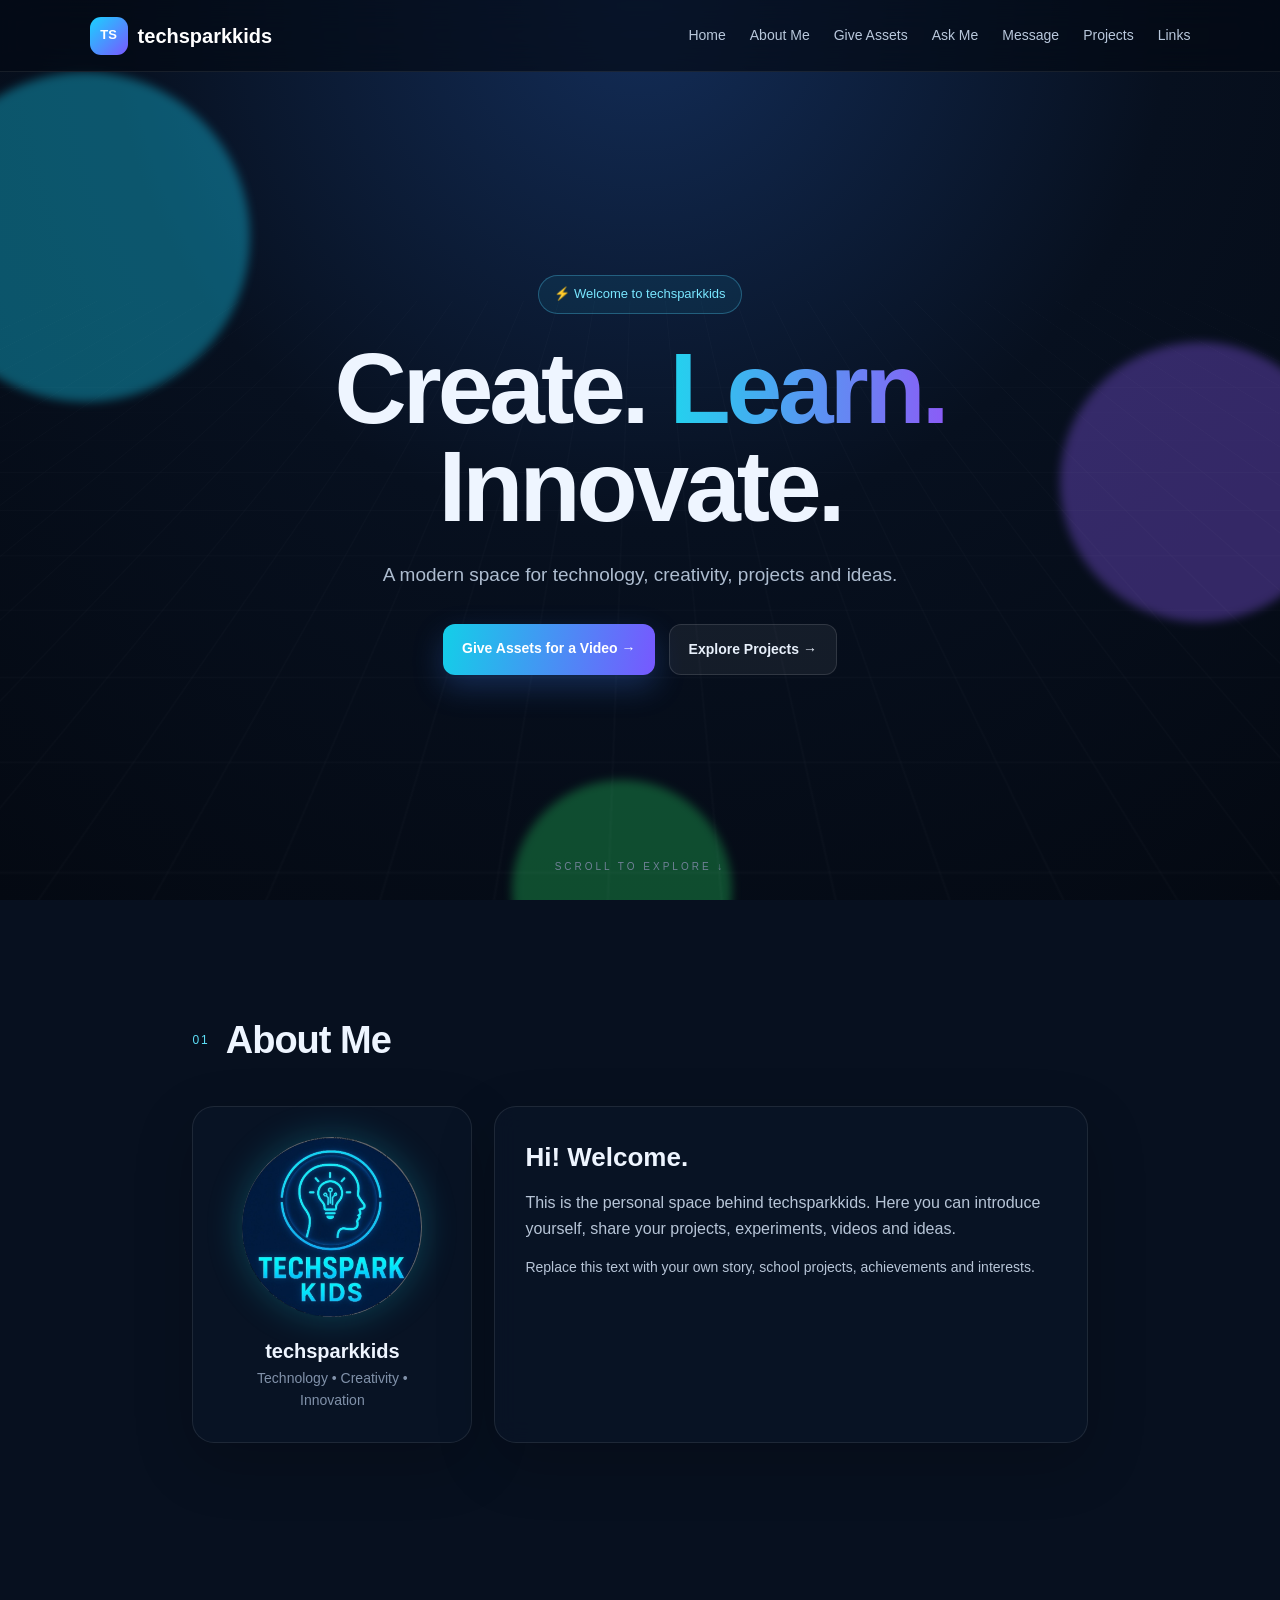
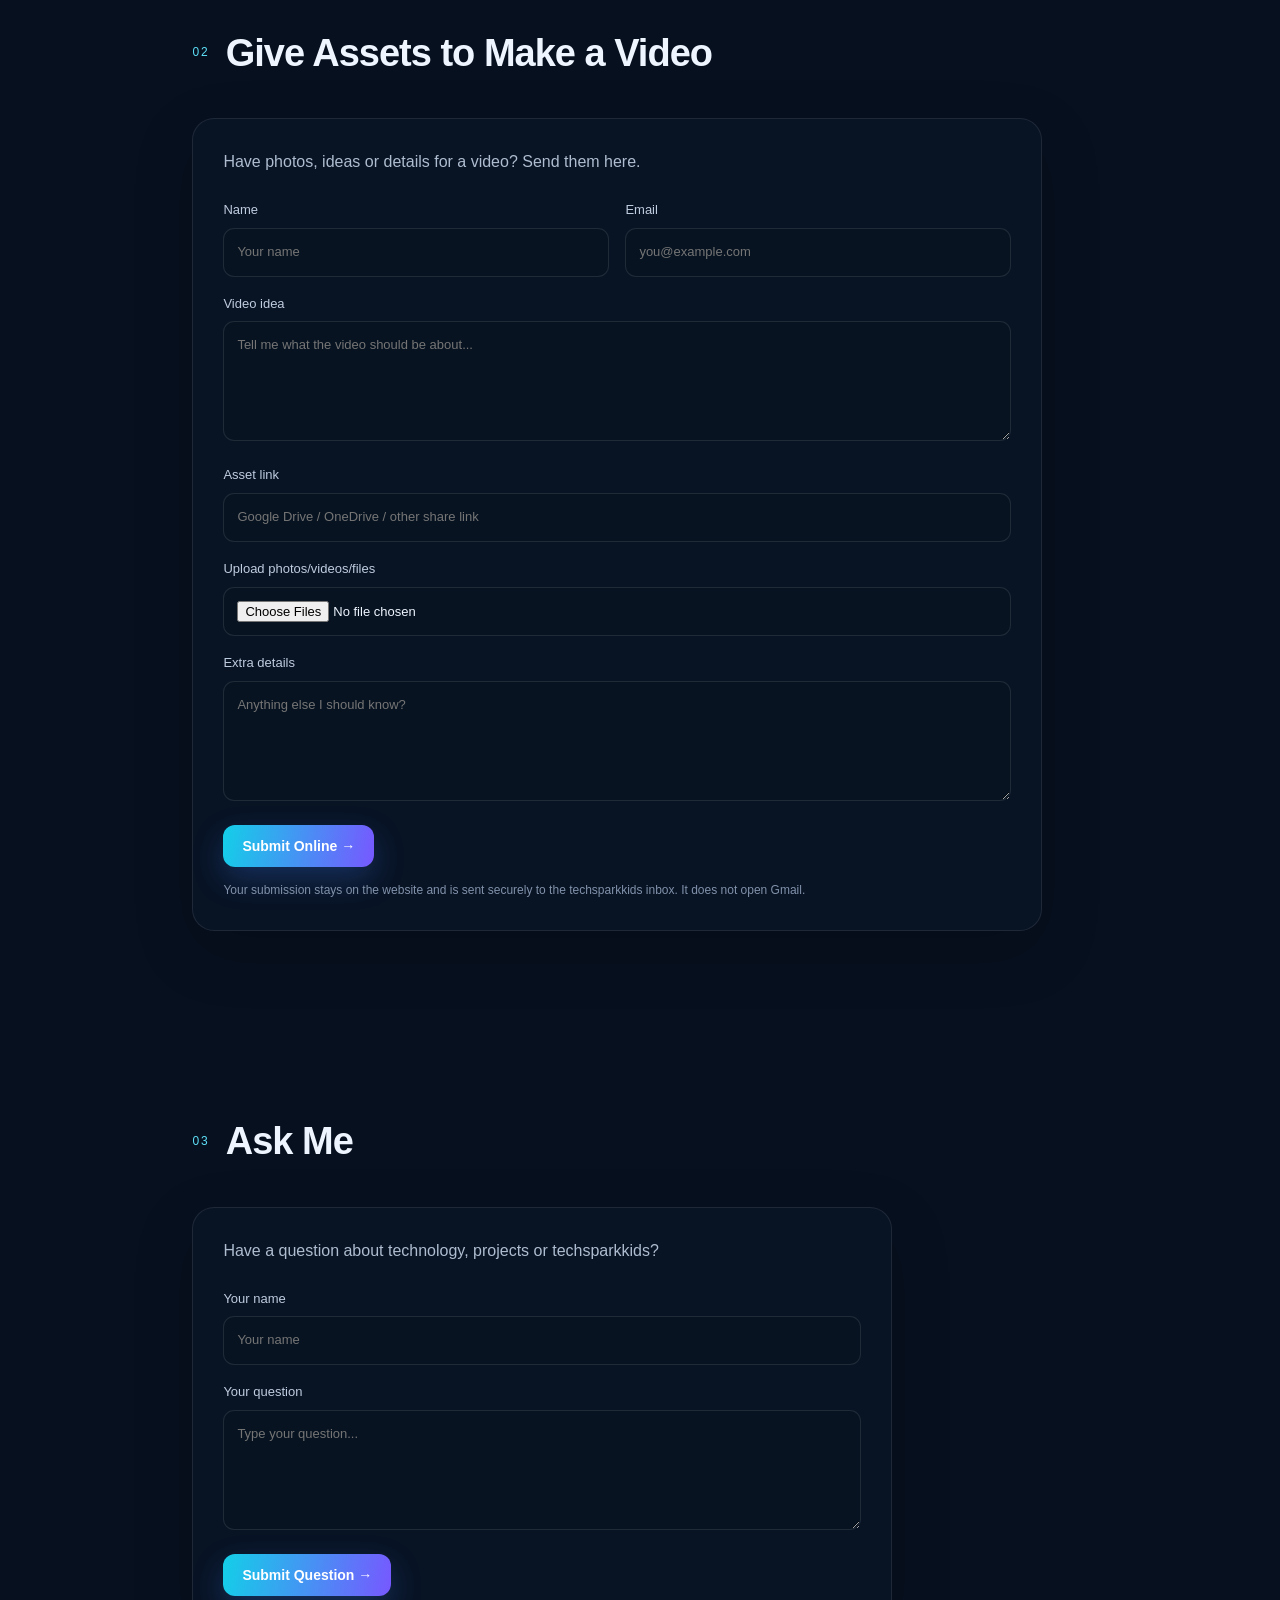
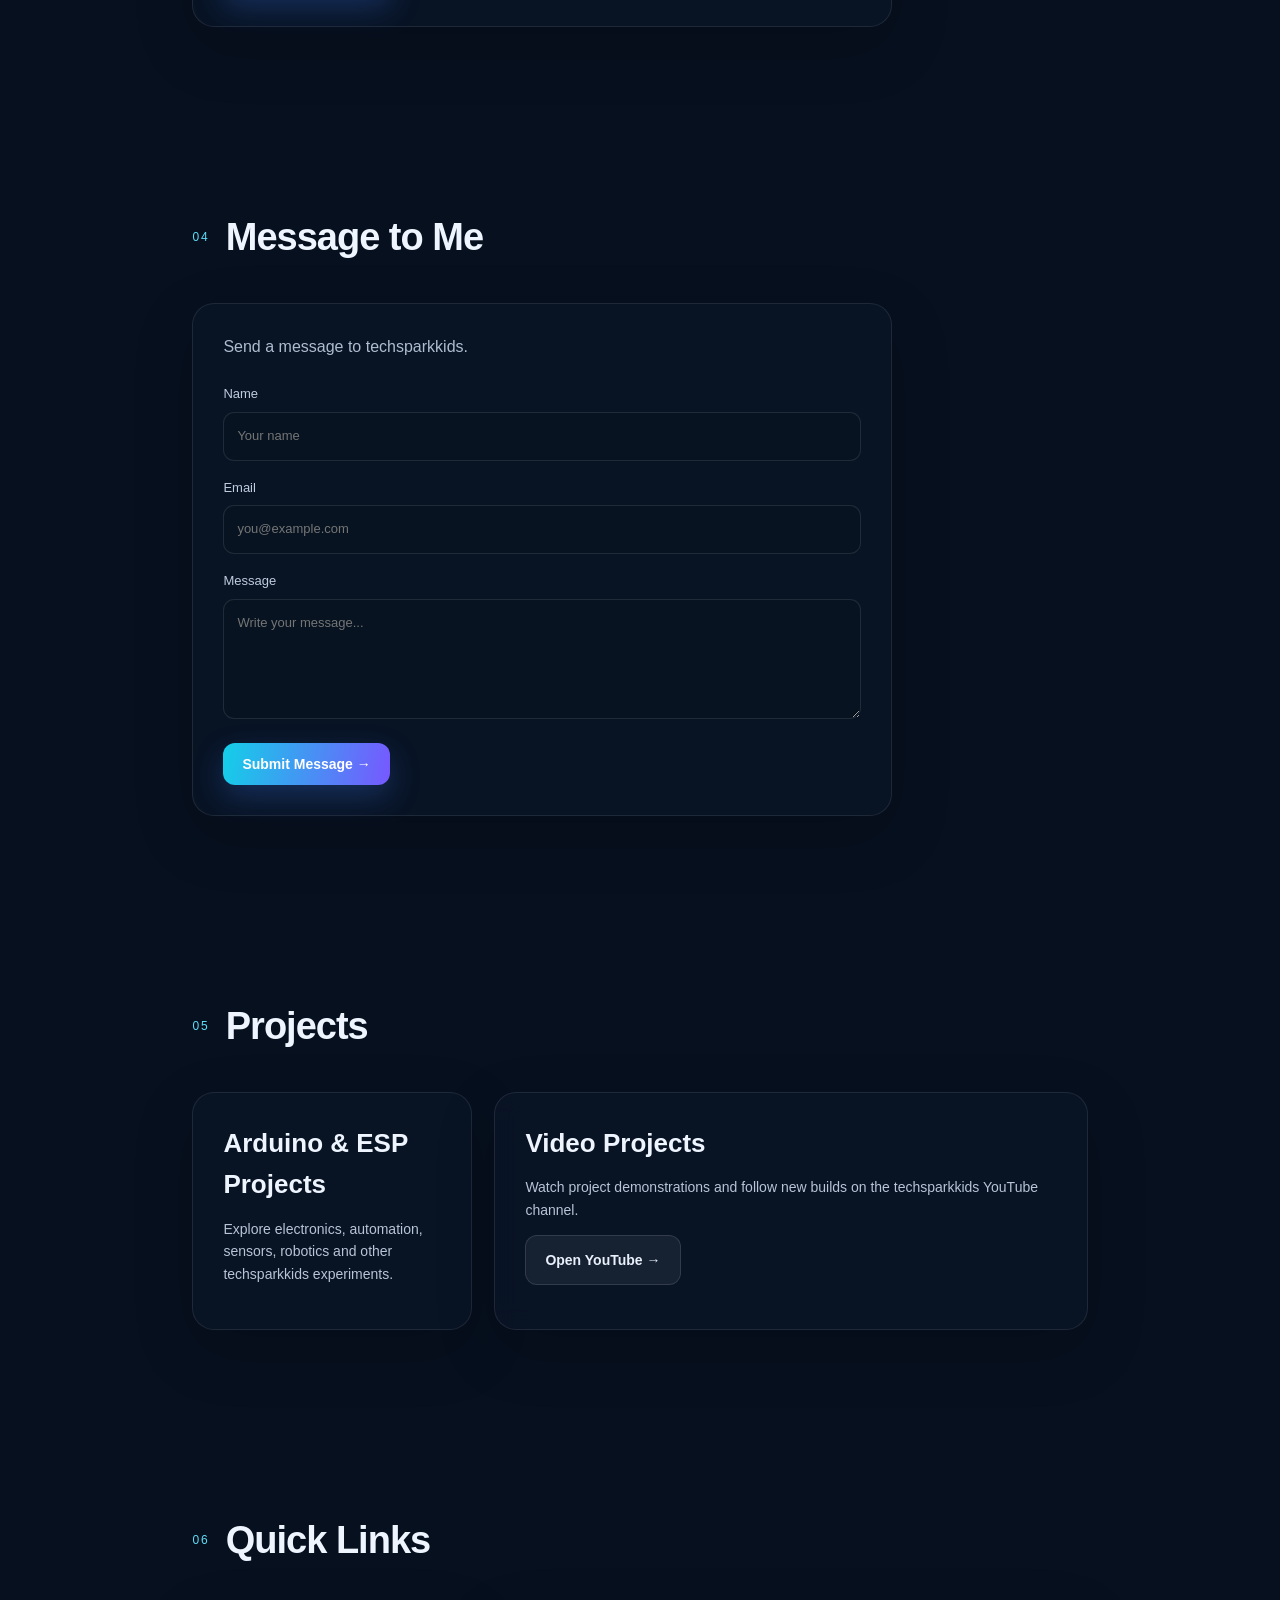
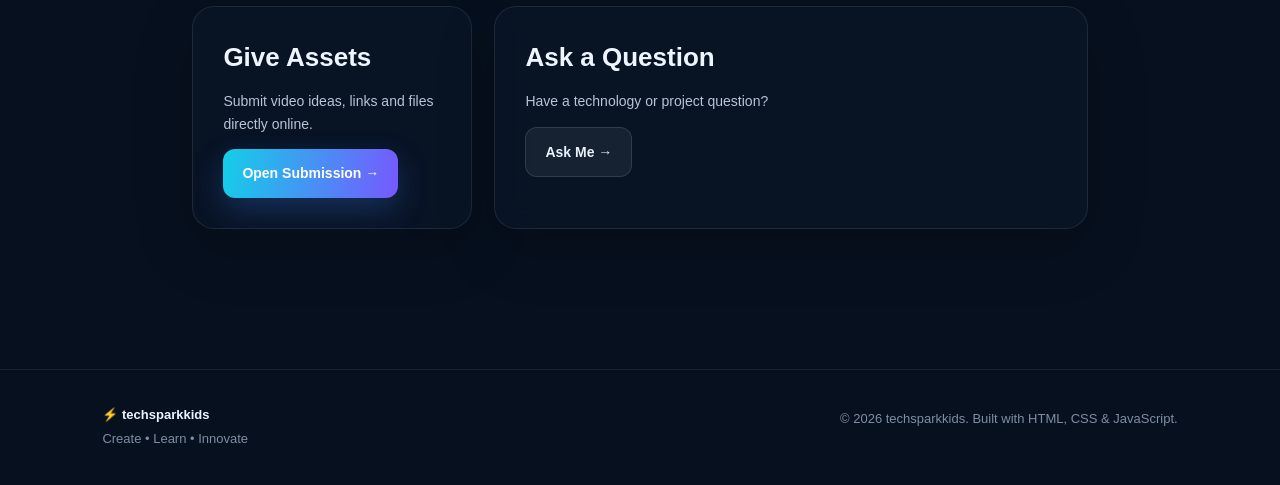
==== commit 09a436a2: "Add files via upload" ====
--- a/index.html
+++ b/index.html
@@ -3,7 +3,7 @@
 <head>
 <meta charset="UTF-8">
 <meta name="viewport" content="width=device-width, initial-scale=1.0">
-<title>TechSparkKids | Create • Learn • Innovate</title>
+<title>techsparkkids | Create • Learn • Innovate</title>
 <link rel="stylesheet" href="style.css">
 </head>
 <body>
@@ -13,7 +13,7 @@
 </div>
 
 <header class="topbar">
-  <a class="logo" href="#home"><span>TS</span> TechSparkKids</a>
+  <a class="logo" href="#home"><span>TS</span> techsparkkids</a>
   <button class="menu" onclick="toggleMenu()">☰</button>
   <nav id="nav">
     <a href="#home">Home</a>
@@ -27,7 +27,7 @@
 <main id="home">
 <section class="hero">
   <div class="hero-card">
-    <div class="badge">⚡ Welcome to TechSparkKids</div>
+    <div class="badge">⚡ Welcome to techsparkkids</div>
     <h1>Create. <span>Learn.</span><br>Innovate.</h1>
     <p>A modern space for technology, creativity, projects and ideas.</p>
     <div class="hero-buttons">
@@ -42,13 +42,13 @@
   <div class="section-head"><span>01</span><h2>About Me</h2></div>
   <div class="about-grid">
     <div class="profile-card">
-      <div class="avatar"><img src="profile.jpg" alt="TechSparkKids profile logo"></div>
-      <h3>TechSparkKids</h3>
+      <div class="avatar"><img src="profile.jpg" alt="techsparkkids profile logo"></div>
+      <h3>techsparkkids</h3>
       <p class="muted">Technology • Creativity • Innovation</p>
     </div>
     <div class="glass">
       <h3>Hi! Welcome.</h3>
-      <p>This is the personal space behind TechSparkKids. Here you can introduce yourself, share your projects, experiments, videos and ideas.</p>
+      <p>This is the personal space behind techsparkkids. Here you can introduce yourself, share your projects, experiments, videos and ideas.</p>
       <p class="muted">Replace this text with your own story, school projects, achievements and interests.</p>
     </div>
   </div>
@@ -59,7 +59,7 @@
   <div class="form-card">
     <p class="intro">Have photos, ideas or details for a video? Send them here.</p>
     <form id="assetForm" action="https://formsubmit.co/suryakrishnac.j@gmail.com" method="POST" enctype="multipart/form-data">
-      <input type="hidden" name="_subject" value="TechSparkKids - Video Asset Submission">
+      <input type="hidden" name="_subject" value="techsparkkids - Video Asset Submission">
       <input type="hidden" name="_captcha" value="true">
       <input type="hidden" name="_next" value="https://suryakrishnacj-web.github.io/suryakrishnacj-USERNAME.github.io/thanks.html">
       <div class="two">
@@ -71,7 +71,7 @@
       <label>Upload photos/videos/files <input type="file" name="attachment" multiple accept="image/*,video/*,.pdf,.doc,.docx"></label>
       <label>Extra details<textarea name="details" placeholder="Anything else I should know?"></textarea></label>
       <button class="btn primary" type="submit">Submit Online →</button>
-      <p class="note">Your submission stays on the website and is sent securely to the TechSparkKids inbox. It does not open Gmail.</p>
+      <p class="note">Your submission stays on the website and is sent securely to the techsparkkids inbox. It does not open Gmail.</p>
     </form>
   </div>
 </section>
@@ -79,11 +79,11 @@
 <section class="section" id="ask">
   <div class="section-head"><span>03</span><h2>Ask Me</h2></div>
   <div class="form-card compact">
-    <p class="intro">Have a question about technology, projects or TechSparkKids?</p>
+    <p class="intro">Have a question about technology, projects or techsparkkids?</p>
     <form id="askForm" action="https://formsubmit.co/suryakrishnac.j@gmail.com" method="POST">
       <label>Your name<input required name="name" placeholder="Your name"></label>
       <label>Your question<textarea required name="question" placeholder="Type your question..."></textarea></label>
-      <input type="hidden" name="_subject" value="TechSparkKids - Ask Me">
+      <input type="hidden" name="_subject" value="techsparkkids - Ask Me">
       <input type="hidden" name="_captcha" value="true">
       <input type="hidden" name="_next" value="https://suryakrishnacj-web.github.io/suryakrishnacj-USERNAME.github.io/thanks.html">
       <button class="btn primary" type="submit">Submit Question →</button>
@@ -94,9 +94,9 @@
 <section class="section" id="message">
   <div class="section-head"><span>04</span><h2>Message to Me</h2></div>
   <div class="form-card compact">
-    <p class="intro">Send a message to TechSparkKids.</p>
+    <p class="intro">Send a message to techsparkkids.</p>
     <form id="messageForm" action="https://formsubmit.co/suryakrishnac.j@gmail.com" method="POST">
-      <input type="hidden" name="_subject" value="TechSparkKids - Message">
+      <input type="hidden" name="_subject" value="techsparkkids - Message">
       <input type="hidden" name="_captcha" value="true">
       <input type="hidden" name="_next" value="https://suryakrishnacj-web.github.io/suryakrishnacj-USERNAME.github.io/thanks.html">
       <label>Name<input required name="name" placeholder="Your name"></label>
@@ -110,9 +110,9 @@
 <section class="section" id="projects">
   <div class="section-head"><span>05</span><h2>Projects</h2></div>
   <div class="about-grid">
-    <div class="glass"><h3>Arduino & ESP Projects</h3><p class="muted">Explore electronics, automation, sensors, robotics and other TechSparkKids experiments.</p></div>
-    <div class="glass"><h3>Video Projects</h3><p class="muted">Watch project demonstrations and follow new builds on the TechSparkKids YouTube channel.</p>
-      <a class="btn secondary" href="https://www.youtube.com/@TechSparkKids" target="_blank" rel="noopener">Open YouTube →</a>
+    <div class="glass"><h3>Arduino & ESP Projects</h3><p class="muted">Explore electronics, automation, sensors, robotics and other techsparkkids experiments.</p></div>
+    <div class="glass"><h3>Video Projects</h3><p class="muted">Watch project demonstrations and follow new builds on the techsparkkids YouTube channel.</p>
+      <a class="btn secondary" href="https://www.youtube.com/@techsparkkids" target="_blank" rel="noopener">Open YouTube →</a>
     </div>
   </div>
 </section>
@@ -135,8 +135,8 @@
 </main>
 
 <footer>
-  <div><strong>⚡ TechSparkKids</strong><p>Create • Learn • Innovate</p></div>
-  <p>© 2026 TechSparkKids. Built with HTML, CSS & JavaScript.</p>
+  <div><strong>⚡ techsparkkids</strong><p>Create • Learn • Innovate</p></div>
+  <p>© 2026 techsparkkids. Built with HTML, CSS & JavaScript.</p>
 </footer>
 
 <script src="script.js"></script>
